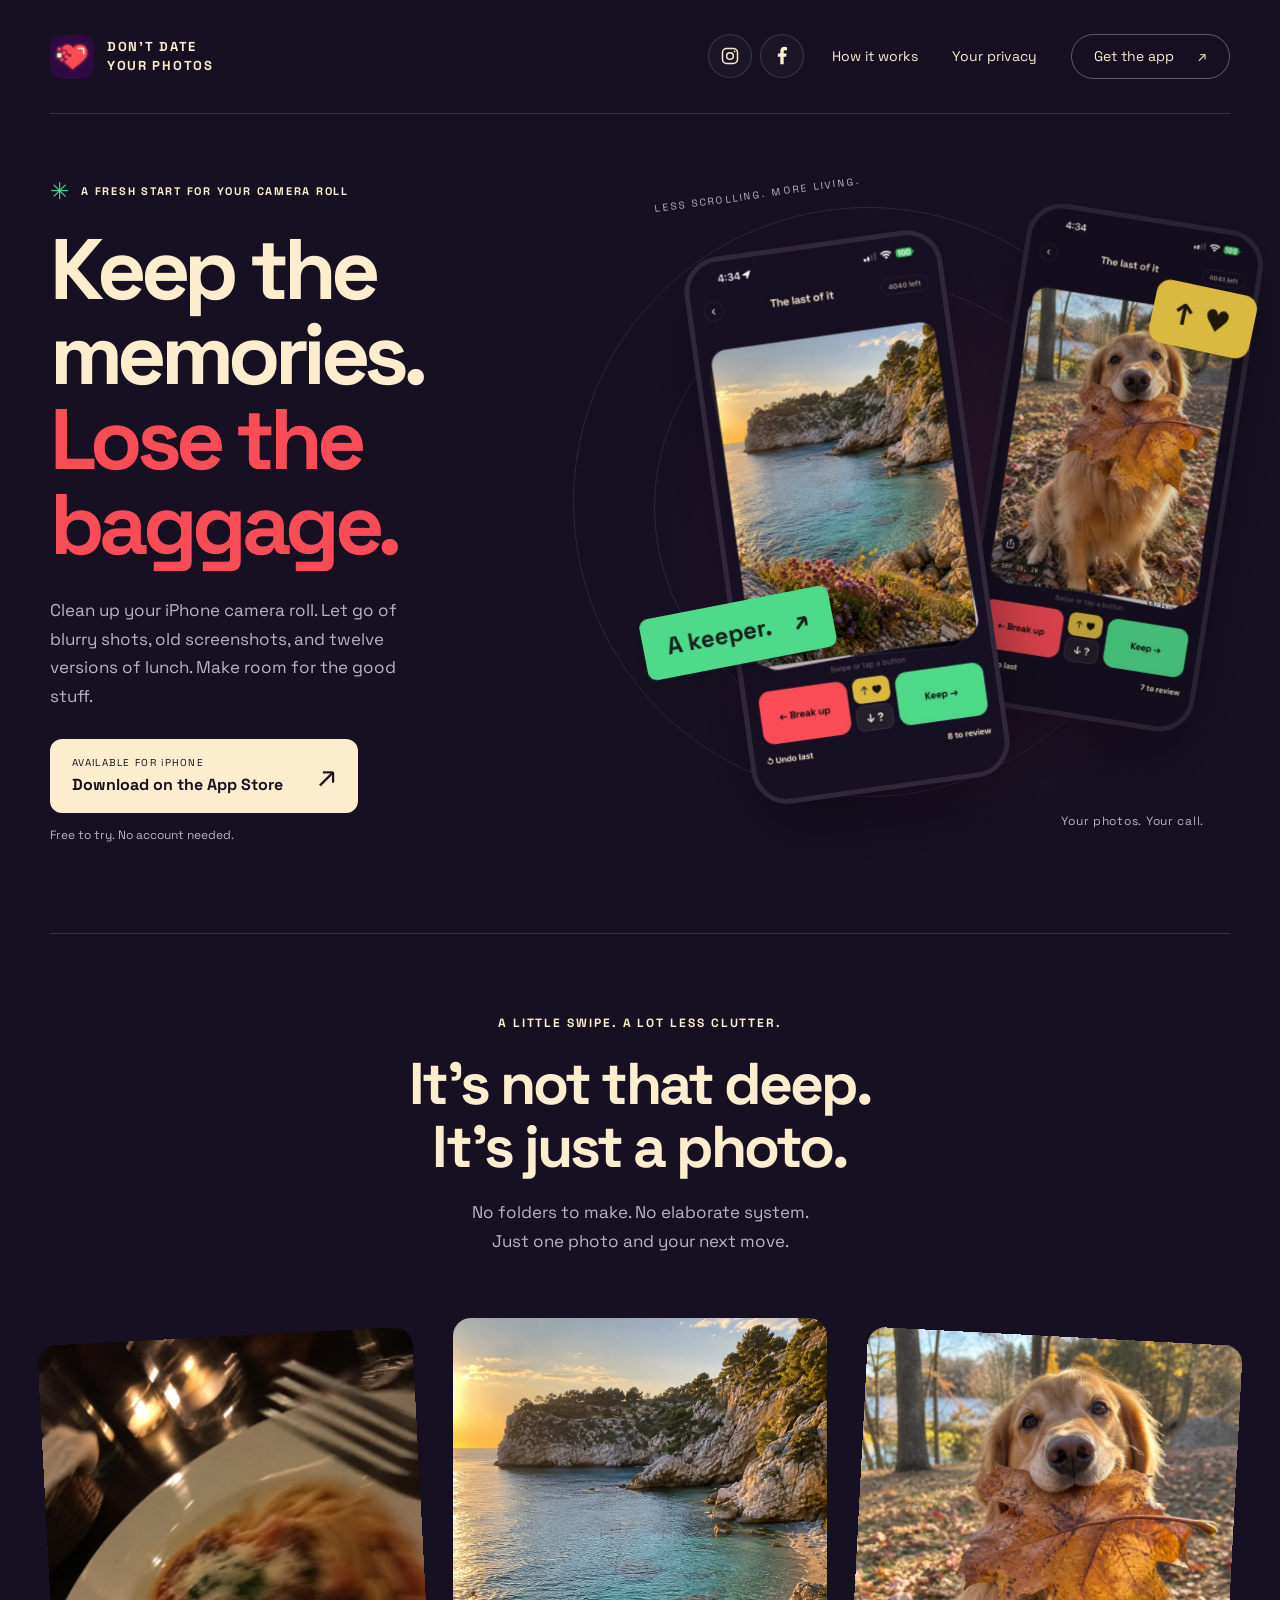
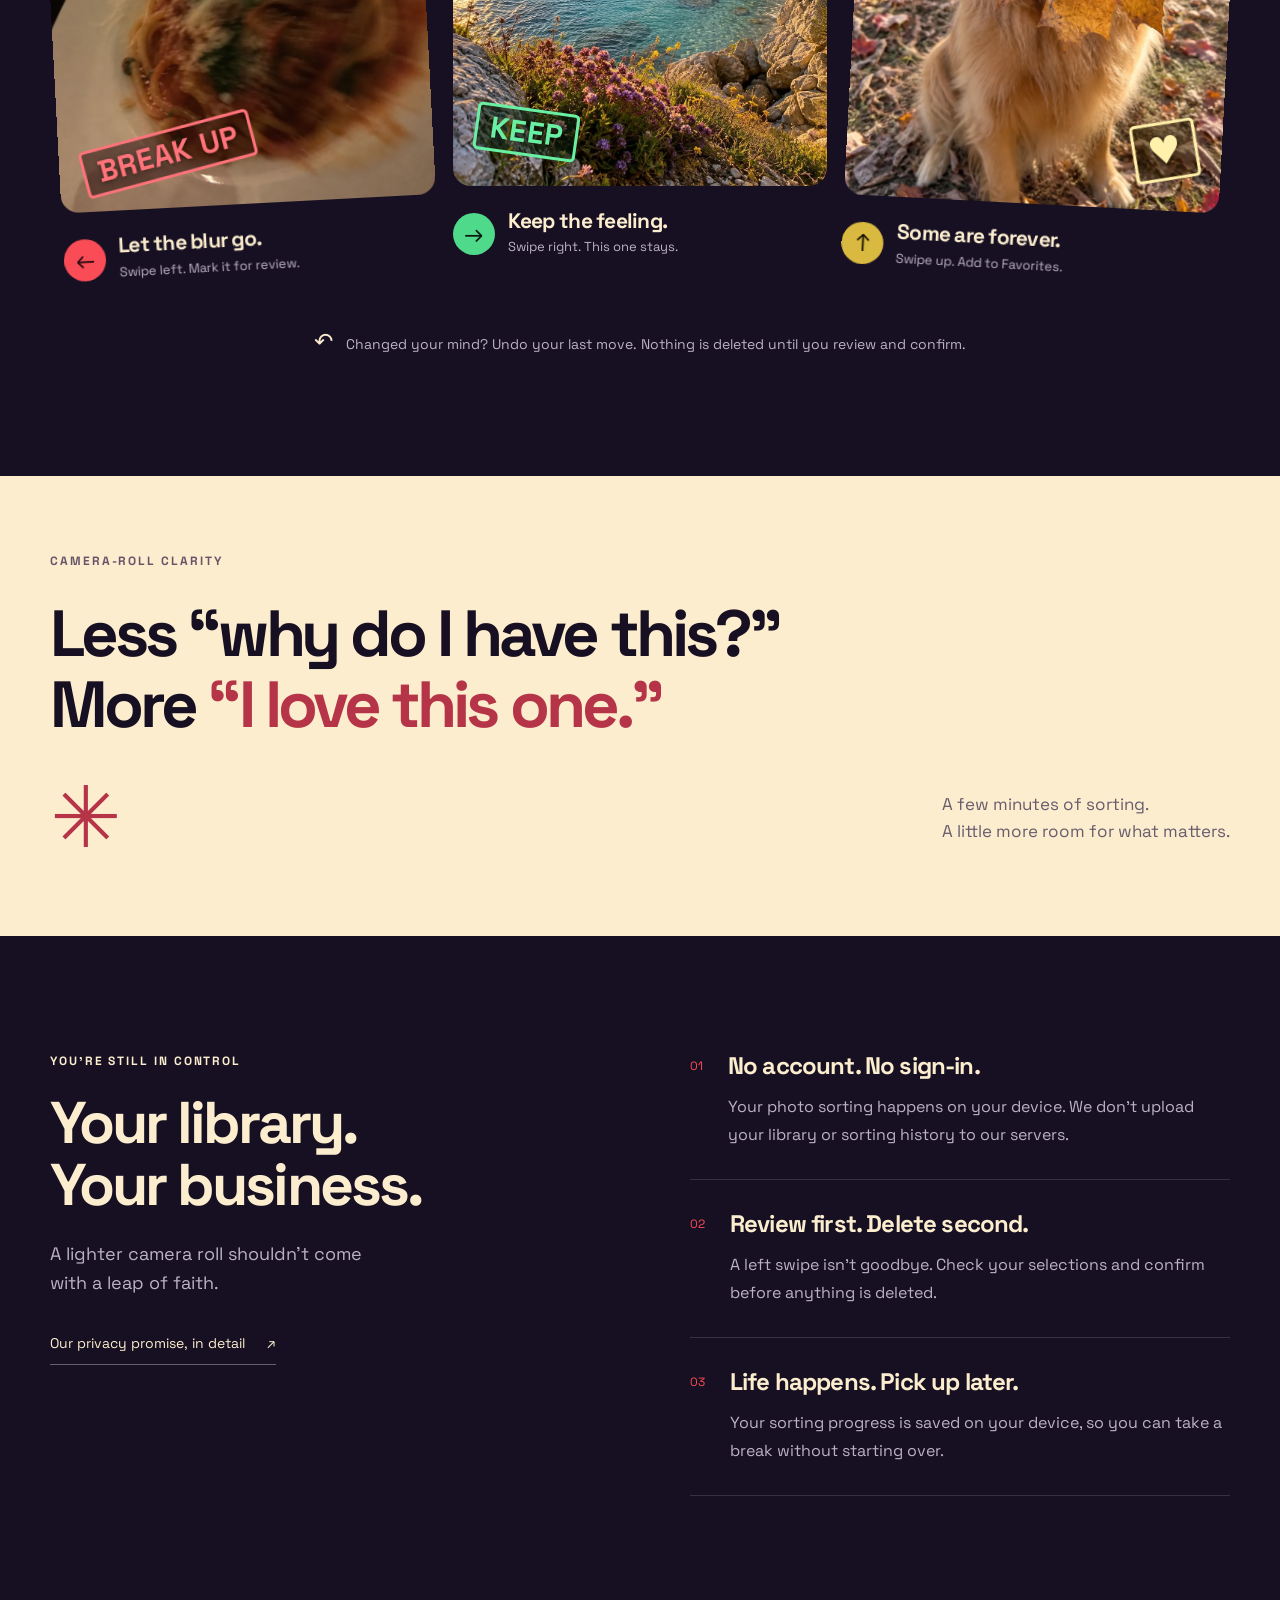
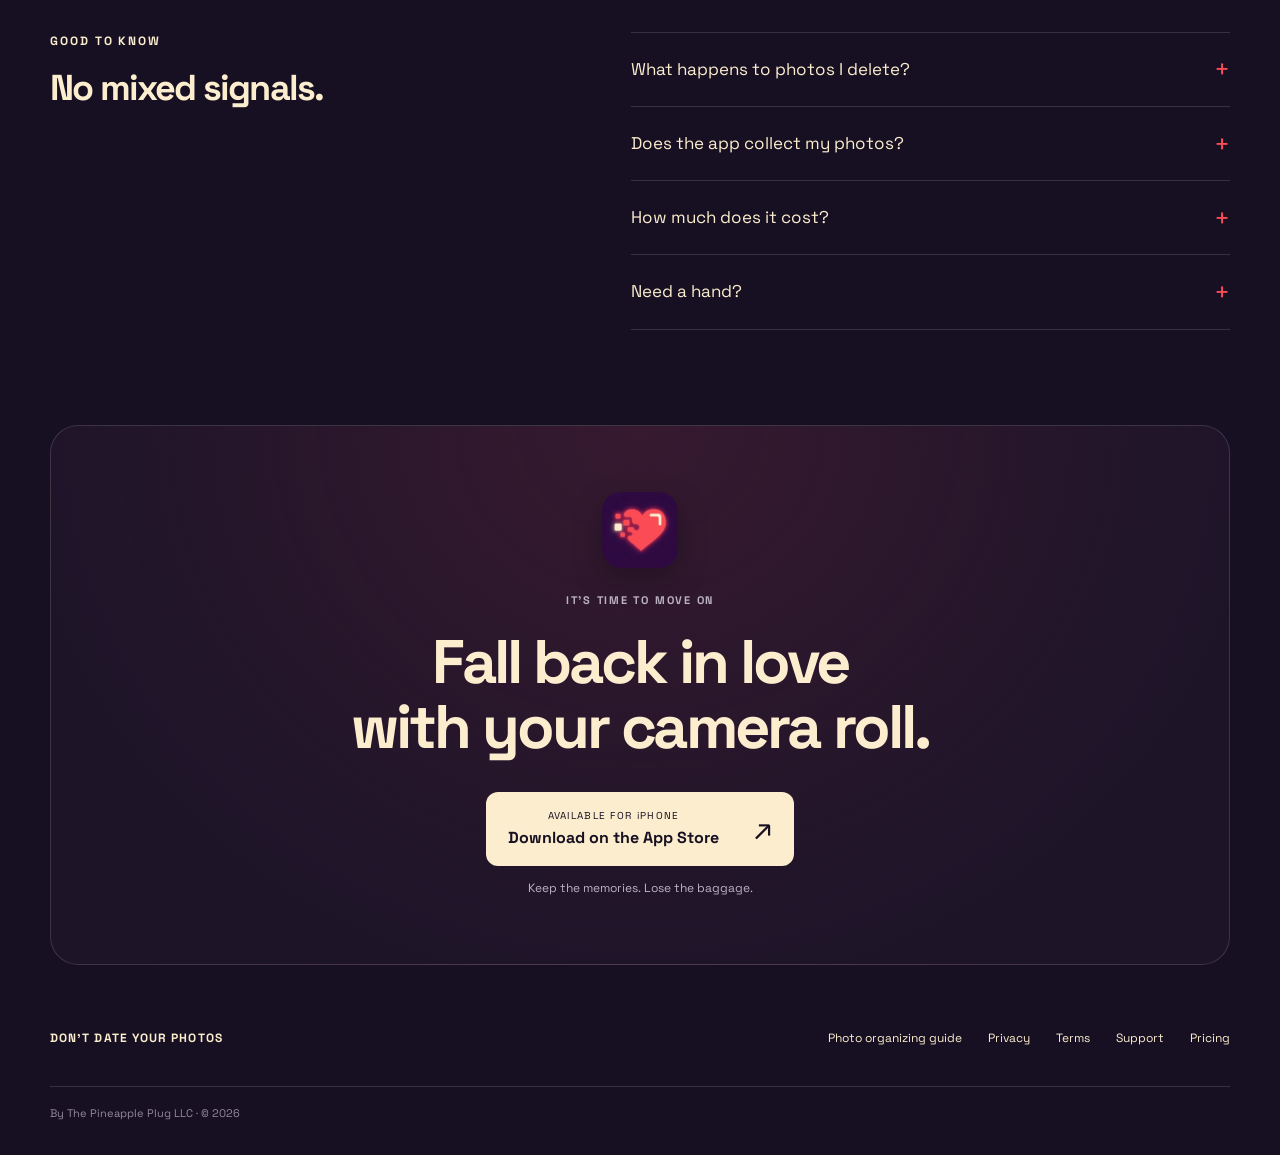
==== index.html @ c263fcf7 "Make ddyp.co primary domain and add App Store shortcut" ====
<!doctype html>
<html lang="en">
<head>
  <meta charset="utf-8">
  <meta name="viewport" content="width=device-width, initial-scale=1">
  <title>Don't Date Your Photos | iPhone Photo Cleaner</title>
  <meta name="description" content="Clean up your iPhone camera roll with Don't Date Your Photos. Swipe to keep, favorite, or mark photos for deletion. Review before deleting. Free to try.">
  <meta name="robots" content="index, follow, max-image-preview:large">
  <meta name="google-site-verification" content="GCuR-5Iyy8-bsqjhrBw4Mq5Uw3CaTkkAYi0I52EZghI">
  <meta name="application-name" content="Don't Date Your Photos">
  <meta name="apple-mobile-web-app-title" content="DDYP">
  <meta name="apple-itunes-app" content="app-id=6806466788">
  <meta property="og:site_name" content="Don't Date Your Photos">
  <meta property="og:locale" content="en_US">
  <meta name="theme-color" content="#171022">
  <meta property="og:title" content="Don't Date Your Photos">
  <meta property="og:description" content="Keep the memories. Lose the baggage. Swipe to sort your iPhone camera roll.">
  <meta property="og:image" content="https://ddyp.co/assets/share-card-v1.jpg">
  <meta property="og:image:secure_url" content="https://ddyp.co/assets/share-card-v1.jpg">
  <meta property="og:image:type" content="image/jpeg">
  <meta property="og:image:width" content="1200">
  <meta property="og:image:height" content="630">
  <meta property="og:image:alt" content="Don't Date Your Photos. Keep the memories. Lose the baggage. Swipe to sort your camera roll.">
  <meta name="twitter:card" content="summary_large_image">
  <meta name="twitter:title" content="Don't Date Your Photos">
  <meta name="twitter:description" content="Keep the memories. Lose the baggage. Swipe to sort your iPhone camera roll.">
  <meta name="twitter:image" content="https://ddyp.co/assets/share-card-v1.jpg">
  <meta name="twitter:image:alt" content="Don't Date Your Photos. Keep the memories. Lose the baggage. Swipe to sort your camera roll.">
  <meta property="og:type" content="website">
  <meta property="og:url" content="https://ddyp.co/">
  <link rel="canonical" href="https://ddyp.co/">
  <link rel="icon" href="/favicon.ico" sizes="16x16 32x32 48x48">
  <link rel="icon" type="image/png" sizes="96x96" href="/favicon-96.png">
  <link rel="apple-touch-icon" sizes="180x180" href="/apple-touch-icon.png">
  <link rel="manifest" href="/site.webmanifest">
  <script type="application/ld+json">
  {
    "@context": "https://schema.org",
    "@graph": [
      {
        "@type": "WebSite",
        "@id": "https://ddyp.co/#website",
        "name": "Don't Date Your Photos",
        "alternateName": "DDYP",
        "url": "https://ddyp.co/",
        "inLanguage": "en",
        "publisher": {"@id": "https://ddyp.co/#developer"}
      },
      {
        "@type": "Organization",
        "@id": "https://ddyp.co/#developer",
        "name": "The Pineapple Plug LLC",
        "legalName": "The Pineapple Plug LLC",
        "url": "https://ddyp.co/terms/"
      },
      {
        "@type": "WebPage",
        "@id": "https://ddyp.co/#webpage",
        "name": "Don't Date Your Photos | iPhone Photo Cleaner",
        "url": "https://ddyp.co/",
        "description": "An iPhone photo cleaner for sorting your camera roll. Swipe to keep, favorite, or mark photos for deletion, then review before deleting.",
        "isPartOf": {"@id": "https://ddyp.co/#website"},
        "inLanguage": "en",
        "primaryImageOfPage": {
          "@type": "ImageObject",
          "url": "https://ddyp.co/assets/share-card-v1.jpg",
          "width": 1200,
          "height": 630
        },
        "relatedLink": "https://apps.apple.com/app/id6806466788"
      }
    ]
  }
  </script>
  <link rel="preload" href="/assets/SpaceGrotesk-Bold.woff2" as="font" type="font/woff2" crossorigin>
  <link rel="stylesheet" href="/landing.css">
  <script src="/landing.js" defer></script>
</head>
<body>
  <a class="skip-link" href="#main">Skip to content</a>
  <header class="site-header shell">
    <a class="brand" href="/" aria-label="Don't Date Your Photos home"><img src="/assets/app-icon.webp" width="44" height="44" alt=""><span>DON’T DATE<br>YOUR PHOTOS</span></a>
    <div class="header-actions">
      <nav class="social-links" aria-label="Follow us">
        <a class="social-link instagram-link" href="https://www.instagram.com/dontdatephotos/" target="_blank" rel="noopener noreferrer" aria-label="Instagram (opens in a new tab)" title="Follow us on Instagram"><svg viewBox="0 0 24 24" fill="none" stroke="currentColor" stroke-width="1.8" aria-hidden="true" focusable="false"><rect x="3" y="3" width="18" height="18" rx="5"/><circle cx="12" cy="12" r="4"/><circle cx="17.5" cy="6.5" r="1" fill="currentColor" stroke="none"/></svg></a>
        <a class="social-link facebook-link" href="https://www.facebook.com/profile.php?id=61594449839328" target="_blank" rel="noopener noreferrer" aria-label="Facebook (opens in a new tab)" title="Follow us on Facebook"><svg viewBox="0 0 24 24" fill="currentColor" aria-hidden="true" focusable="false"><path d="M14 22v-9h3l.5-4H14V7c0-1.2.4-2 2-2h2V1.4A25 25 0 0 0 15 1c-3 0-5 1.8-5 5v3H7v4h3v9z"/></svg></a>
      </nav>
      <nav class="main-nav" aria-label="Main navigation"><a href="#how-it-works">How it works</a><a href="#your-library">Your privacy</a><a class="nav-download" href="https://apps.apple.com/app/id6806466788">Get the app <span aria-hidden="true">↗</span></a></nav>
    </div>
  </header>
  <main id="main">
    <section class="hero shell" aria-labelledby="hero-heading">
      <div class="hero-copy">
        <p class="eyebrow"><span class="tiny-star" aria-hidden="true">✳</span> A FRESH START FOR YOUR CAMERA ROLL</p>
        <h1 id="hero-heading">Keep the<br>memories.<br><span>Lose the<br class="desktop-break"> baggage.</span></h1>
        <p class="intro">Clean up your iPhone camera roll. Let go of blurry shots, old screenshots, and twelve versions of lunch. Make room for the good stuff.</p>
        <a class="download" href="https://apps.apple.com/app/id6806466788"><span><small>AVAILABLE FOR iPHONE</small>Download on the App Store</span><span class="download-arrow" aria-hidden="true">↗</span></a>
        <p class="download-note">Free to try. No account needed.</p>
      </div>
      <div class="hero-art" aria-label="The app showing photos to keep and favorite">
        <div class="orbit orbit-one" aria-hidden="true"></div><div class="orbit orbit-two" aria-hidden="true"></div>
        <span class="art-label" aria-hidden="true">LESS SCROLLING. MORE LIVING.</span>
        <div class="phone phone-back"><img src="/assets/app-dog.webp" width="590" height="1280" alt="Don't Date Your Photos displaying a golden retriever, with Keep, Break up, Favorite and Maybe controls."></div>
        <div class="phone phone-front"><img src="/assets/app-coast.webp" width="590" height="1280" fetchpriority="high" alt="The app displaying a coastal memory ready to sort, with the original photo date and review controls."></div>
        <span class="floating-tag tag-keep" aria-hidden="true">A keeper. <span>↗</span></span>
        <span class="floating-tag tag-heart" aria-hidden="true">↑ ♥</span>
        <span class="art-caption">Your photos. Your call.</span>
      </div>
    </section>
    <section id="how-it-works" class="how shell section-space" aria-labelledby="how-heading">
      <div class="section-heading"><p class="eyebrow">A LITTLE SWIPE. A LOT LESS CLUTTER.</p><h2 id="how-heading">It’s not that deep.<br>It’s just a photo.</h2><p>No folders to make. No elaborate system.<br>Just one photo and your next move.</p></div>
      <div class="photo-story">
        <figure class="story-card story-delete"><div class="photo-window"><img src="/assets/food.webp" width="1000" height="1333" loading="lazy" alt="A blurry photo of a plate of pasta."><span class="photo-stamp stamp-delete" aria-hidden="true">BREAK UP</span></div><figcaption><span class="direction red" aria-hidden="true">←</span><div><h3>Let the blur go.</h3><p>Swipe left. Mark it for review.</p></div></figcaption></figure>
        <figure class="story-card story-keep"><div class="photo-window"><img src="/assets/coast.webp" width="1000" height="1333" loading="lazy" alt="Sunlit cliffs and turquoise water on the coast."><span class="photo-stamp stamp-keep" aria-hidden="true">KEEP</span></div><figcaption><span class="direction green" aria-hidden="true">→</span><div><h3>Keep the feeling.</h3><p>Swipe right. This one stays.</p></div></figcaption></figure>
        <figure class="story-card story-favorite"><div class="photo-window"><img src="/assets/dog.webp" width="1000" height="1333" loading="lazy" alt="A golden retriever holding an autumn leaf."><span class="photo-stamp stamp-favorite" aria-hidden="true">♥</span></div><figcaption><span class="direction gold" aria-hidden="true">↑</span><div><h3>Some are forever.</h3><p>Swipe up. Add to Favorites.</p></div></figcaption></figure>
      </div>
      <p class="review-note"><span aria-hidden="true">↶</span> Changed your mind? Undo your last move. Nothing is deleted until you review and confirm.</p>
    </section>
    <section class="breather" aria-labelledby="breather-heading"><div class="shell breather-inner"><p class="eyebrow">CAMERA-ROLL CLARITY</p><h2 id="breather-heading">Less “why do I have this?”<br>More <span>“I love this one.”</span></h2><div class="breather-bottom"><span class="large-star" aria-hidden="true">✳</span><p>A few minutes of sorting.<br>A little more room for what matters.</p></div></div></section>
    <section id="your-library" class="trust shell section-space" aria-labelledby="trust-heading">
      <div class="trust-heading"><p class="eyebrow">YOU’RE STILL IN CONTROL</p><h2 id="trust-heading">Your library.<br>Your business.</h2><p>A lighter camera roll shouldn’t come with a leap of faith.</p><a class="text-link" href="/privacy/">Our privacy promise, in detail <span aria-hidden="true">↗</span></a></div>
      <div class="trust-details">
        <article><span class="detail-number">01</span><div><h3>No account. No sign-in.</h3><p>Your photo sorting happens on your device. We don’t upload your library or sorting history to our servers.</p></div></article>
        <article><span class="detail-number">02</span><div><h3>Review first. Delete second.</h3><p>A left swipe isn’t goodbye. Check your selections and confirm before anything is deleted.</p></div></article>
        <article><span class="detail-number">03</span><div><h3>Life happens. Pick up later.</h3><p>Your sorting progress is saved on your device, so you can take a break without starting over.</p></div></article>
      </div>
    </section>
    <section class="questions shell" aria-labelledby="questions-heading"><div class="questions-title"><p class="eyebrow">GOOD TO KNOW</p><h2 id="questions-heading">No mixed signals.</h2></div><div class="accordions">
      <details><summary>What happens to photos I delete?<span class="plus" aria-hidden="true">+</span></summary><div class="answer"><p>First, you review the photos you’ve marked. After you confirm deletion, iOS normally moves them to Recently Deleted, where they may be recoverable for up to 30 days unless permanently deleted sooner. Check the Photos app for available recovery options.</p></div></details>
      <details><summary>Does the app collect my photos?<span class="plus" aria-hidden="true">+</span></summary><div class="answer"><p>No. We don’t receive your photo library or sorting history. If you choose to share a photo, iOS sends it to your chosen destination. Software updates use technical identifiers and diagnostics. Our <a href="/privacy/">privacy policy</a> explains the details.</p></div></details>
      <details id="plans"><summary>How much does it cost?<span class="plus" aria-hidden="true">+</span></summary><div class="answer"><p>You can try the app for free. For more sorting, explore the available purchase options in the app. Apple shows your local price and terms before you buy.</p><p>Subscriptions renew automatically unless canceled. Manage or cancel them in your Apple subscription settings. See our <a href="/terms/">terms</a> for more information.</p></div></details>
      <details><summary>Need a hand?<span class="plus" aria-hidden="true">+</span></summary><div class="answer"><p>Photo permissions, purchases, or a question about sorting? Visit <a href="/support/">Support</a> and we’ll help you find your next step.</p></div></details>
    </div></section>
    <section class="closing shell" aria-labelledby="closing-heading"><img src="/assets/app-icon.webp" width="76" height="76" loading="lazy" alt=""><p class="eyebrow">IT’S TIME TO MOVE ON</p><h2 id="closing-heading">Fall back in love<br>with your camera roll.</h2><a class="download" href="https://apps.apple.com/app/id6806466788"><span><small>AVAILABLE FOR iPHONE</small>Download on the App Store</span><span class="download-arrow" aria-hidden="true">↗</span></a><p class="download-note">Keep the memories. Lose the baggage.</p></section>
  </main>
  <footer class="site-footer shell"><a class="footer-brand" href="/">DON’T DATE YOUR PHOTOS</a><nav aria-label="Footer navigation"><a href="/guides/organize-iphone-photos/">Photo organizing guide</a><a href="/privacy/">Privacy</a><a href="/terms/">Terms</a><a href="/support/">Support</a><a href="#plans">Pricing</a></nav><p>By The Pineapple Plug LLC · © 2026</p></footer>
</body>
</html>
---- landing.css ----
@font-face{font-family:Space;src:url('/assets/SpaceGrotesk-Regular.woff2') format('woff2');font-weight:400;font-display:swap}
@font-face{font-family:Space;src:url('/assets/SpaceGrotesk-Bold.woff2') format('woff2');font-weight:700;font-display:swap}
:root{color-scheme:dark;--plum:#171022;--deep:#110b18;--cream:#fbedce;--coral:#fa4c56;--green:#4fd98a;--gold:#d9b93f;--muted:#bcb2c5;--line:#ffffff23;--font:Space,system-ui,sans-serif}
*{box-sizing:border-box}html{scroll-behavior:smooth;scroll-padding-top:32px}body{margin:0;background:var(--plum);color:var(--cream);font:16px/1.6 var(--font);overflow-x:clip}a{color:inherit;text-decoration:none}button,a,summary{-webkit-tap-highlight-color:transparent}a:focus-visible,summary:focus-visible{outline:3px solid var(--green);outline-offset:7px}img{max-width:100%;display:block}h1,h2,h3,p,figure{margin:0}h1,h2,h3{font-weight:700;line-height:1.06;letter-spacing:-.05em}p{color:var(--muted)}.shell{width:min(1240px,calc(100% - 100px));margin-inline:auto}.skip-link{position:fixed;left:16px;top:-100px;z-index:20;padding:12px;background:var(--cream);color:var(--plum)}.skip-link:focus{top:16px}.site-header{height:114px;display:flex;align-items:center;justify-content:space-between;border-bottom:1px solid var(--line);position:relative;z-index:3}.brand{display:flex;gap:13px;align-items:center}.brand img{border-radius:12px}.brand span{font-weight:700;font-size:13px;letter-spacing:.13em;line-height:1.45}.site-header nav{display:flex;align-items:center;gap:34px;font-size:14px}.site-header nav a{padding-block:12px}.site-header nav a:hover,.text-link:hover{color:var(--green)}.nav-download{border:1px solid #fbedce55;border-radius:99px;padding:10px 22px!important}.nav-download span{margin-left:20px}.hero{min-height:800px;display:grid;grid-template-columns:1.03fr 1fr;align-items:center;padding-block:66px 88px;gap:10px}.eyebrow{font-size:12px;font-weight:700;letter-spacing:.16em;line-height:1.6;color:var(--cream)}.hero .eyebrow{display:flex;align-items:center;gap:10px;font-size:11px}.tiny-star{color:var(--green);font-size:23px;line-height:1}.hero h1{font-size:clamp(60px,6.7vw,96px);line-height:.99;letter-spacing:-.065em;margin:25px 0}.hero h1>span{color:var(--coral)}.intro{max-width:390px;font-size:17px;line-height:1.7;margin:28px 0}.download{display:inline-flex;align-items:center;gap:35px;background:var(--cream);color:var(--plum);padding:15px 22px;border-radius:12px;font-size:16px;font-weight:700;transition:background .2s,transform .2s;min-height:70px}.download small{display:block;font-weight:400;font-size:10px;letter-spacing:.13em;line-height:1.8}.download-arrow{font-size:30px;font-weight:400;line-height:1}.download:hover{background:#fff7e6;transform:translateY(-3px)}.download-note{font-size:12px;margin-top:13px}.hero-art{height:640px;position:relative;isolation:isolate;min-width:0}.hero-art::before{content:'';position:absolute;inset:10% -12% 0;background:radial-gradient(ellipse,#76324f63,transparent 68%);z-index:-2}.phone{position:absolute;background:#1b1227;border:5px solid #322739;border-radius:36px;box-shadow:0 30px 65px #08030c70;overflow:hidden}.phone img{width:100%;height:auto}.phone-front{width:260px;top:49px;left:11%;transform:rotate(-8deg);z-index:2}.phone-back{width:239px;top:22px;right:0;transform:rotate(9deg);z-index:1;filter:brightness(.86)}.orbit{position:absolute;border:1px solid #b899e225;border-radius:50%;width:590px;height:590px;top:15px;left:-14%;z-index:-1}.orbit-two{width:450px;height:450px;left:0;top:90px}.art-label{position:absolute;top:-5px;left:0;font-size:10px;letter-spacing:.22em;transform:rotate(-8deg);color:var(--muted)}.floating-tag{position:absolute;z-index:3;font-weight:700;box-shadow:0 10px 30px #0003}.tag-keep{background:var(--green);color:#102119;padding:12px 24px;left:-2%;top:410px;transform:rotate(-11deg);border-radius:9px;font-size:24px}.tag-keep span{margin-left:18px}.tag-heart{right:-4%;top:95px;transform:rotate(12deg);background:var(--gold);color:#201807;font-size:30px;letter-spacing:.04em;padding:8px 22px;border-radius:14px}.art-caption{position:absolute;bottom:1px;right:26px;color:var(--muted);font-size:12px;letter-spacing:.06em}.statement-strip{display:flex;gap:42px;justify-content:center;align-items:center;white-space:nowrap;overflow:hidden;background:var(--cream);color:var(--plum);padding:20px 0;font-size:25px;font-weight:700;letter-spacing:-.03em}.strip-star{color:#bd3446;font-size:30px}.section-space{padding-block:116px}.section-heading{text-align:center}.section-heading h2,.trust h2{font-size:clamp(40px,4.6vw,66px);margin:20px 0}.section-heading>p:last-child{font-size:17px;line-height:1.7}.photo-story{display:grid;grid-template-columns:repeat(3,minmax(0,1fr));gap:28px;margin-top:62px}.story-card{min-width:0}.photo-window{position:relative;border-radius:18px;overflow:hidden;aspect-ratio:4/5;background:#2a2033}.photo-window img{width:100%;height:100%;object-fit:cover;transition:transform .6s}.story-card:hover .photo-window img{transform:scale(1.035)}.story-delete{transform:rotate(-3deg) translateY(18px)}.story-favorite{transform:rotate(3deg) translateY(18px)}.photo-stamp{position:absolute;bottom:30px;left:22px;padding:0 12px;font-weight:700;border:3px solid currentColor;font-size:30px;letter-spacing:.02em;border-radius:5px;line-height:1.4;transform:rotate(-12deg);text-shadow:0 1px 5px #0007}.stamp-delete{color:#ff737a;background:#21040780}.stamp-keep{color:#68efa2;background:#05210c80;transform:rotate(8deg)}.stamp-favorite{color:#fff0ab;background:#2f220980;font-size:38px;left:auto;right:24px}.story-card figcaption{display:flex;align-items:center;gap:13px;margin-top:24px}.direction{width:42px;height:42px;border-radius:50%;display:grid;place-items:center;font-size:24px;flex-shrink:0}.red{background:var(--coral);color:#260b11}.green{background:var(--green);color:#0a1a10}.gold{background:var(--gold);color:#1a1405}.story-card h3{font-size:21px;letter-spacing:-.035em}.story-card p{font-size:13px;margin-top:5px}.review-note{text-align:center;font-size:14px;margin-top:65px}.review-note span{color:var(--cream);font-size:23px;margin-right:8px}.breather{background:var(--cream);color:var(--plum);padding-block:76px}.breather .eyebrow{color:#665468}.breather h2{font-size:clamp(37px,5.1vw,73px);margin-top:27px;line-height:1.09;letter-spacing:-.06em}.breather h2 span{color:#b63448}.breather-bottom{display:flex;align-items:center;justify-content:space-between;margin-top:35px}.large-star{font-size:85px;line-height:1;color:#b63448}.breather-bottom p{color:#685c6d;font-size:17px}.trust{display:grid;grid-template-columns:1fr 1fr;gap:100px;align-items:start}.trust-heading>p:not(.eyebrow){max-width:340px;font-size:18px;margin:24px 0}.text-link{display:inline-block;padding-block:10px;font-size:14px;border-bottom:1px solid #ffffff55}.text-link span{margin-left:18px}.trust-details article{display:flex;gap:25px;padding:30px 0;border-bottom:1px solid var(--line)}.trust-details article:first-child{padding-top:0}.detail-number{font-size:12px;color:var(--coral);padding-top:5px}.trust-details h3{font-size:24px;line-height:1.2;letter-spacing:-.035em}.trust-details p{margin-top:12px;font-size:16px;line-height:1.75}.questions{display:grid;grid-template-columns:1fr 1.15fr;gap:60px;padding-block:20px 95px}.questions h2{font-size:36px;margin-top:18px}.accordions{border-top:1px solid var(--line)}details{border-bottom:1px solid var(--line);scroll-margin-top:30px}summary{padding:23px 0;cursor:pointer;display:flex;justify-content:space-between;align-items:center;gap:24px;font-size:17px;list-style:none}summary::-webkit-details-marker{display:none}.plus{color:var(--coral);font-size:26px;line-height:1;transition:transform .2s}details[open] .plus{transform:rotate(45deg)}.answer{padding:0 30px 24px 0;font-size:15px}.answer p+p{margin-top:12px}.answer a{text-decoration:underline;color:var(--cream)}.closing{border:1px solid var(--line);border-radius:28px;position:relative;background:radial-gradient(ellipse at 50% 0,#54203977,transparent 75%),#1d1428;text-align:center;padding:66px 28px;overflow:hidden}.closing>img{margin:0 auto 24px;border-radius:19px;box-shadow:0 10px 30px #0004}.closing h2{font-size:clamp(40px,4.8vw,68px);margin:21px 0 32px}.closing .eyebrow{color:var(--muted);font-size:11px}.site-footer{display:flex;align-items:center;flex-wrap:wrap;justify-content:space-between;gap:26px;padding-block:52px 32px;font-size:12px}.footer-brand{font-weight:700;letter-spacing:.09em}.site-footer nav{display:flex;gap:26px}.site-footer nav a{padding-block:12px}.site-footer nav a:hover{color:var(--green)}.site-footer>p{flex-basis:100%;font-size:11px;padding-top:18px;border-top:1px solid var(--line);color:#96889f}
@media(min-width:1600px){.hero{min-height:860px}}
@media(max-width:1100px){.shell{width:calc(100% - 64px)}.hero{min-height:720px;gap:0}.hero h1{font-size:76px}.hero-art{height:560px}.phone-front{width:224px;left:5%;top:50px}.phone-back{width:202px;top:35px;right:-2%}.tag-keep{top:370px;left:-5%;font-size:19px}.tag-heart{right:-3%;font-size:24px}.art-caption{bottom:0}.orbit{width:460px;height:460px;left:-5%}.orbit-two{width:340px;height:340px;left:10%}.hero .eyebrow{max-width:300px}.trust{gap:60px}.photo-story{gap:23px}.story-card h3{font-size:19px}.story-card p{font-size:12px}.strip-extra{display:none}}
@media(max-width:800px){.shell{width:calc(100% - 44px)}.site-header{height:90px}.site-header nav{gap:16px}.site-header nav>a:not(.nav-download){display:none}.nav-download{font-size:13px;padding:8px 16px!important}.nav-download span{margin-left:8px}.brand span{font-size:11px}.brand img{width:38px;height:38px}.hero{grid-template-columns:1fr;padding:48px 0 35px;gap:30px}.hero-copy{text-align:center}.hero .eyebrow{justify-content:center;max-width:none;font-size:10px}.hero h1{font-size:clamp(58px,10.5vw,84px);line-height:1.02}.hero h1 br:first-child,.desktop-break{display:none}.hero h1>span{display:block}.intro{margin:22px auto 26px;font-size:16px;max-width:390px}.hero-art{width:min(490px,100%);height:585px;margin:auto}.phone-front{width:237px;left:9%;top:25px}.phone-back{width:214px;right:6%;top:18px}.tag-heart{right:0;top:70px}.tag-keep{left:0;top:385px}.art-label{display:none}.art-caption{bottom:0;right:20%}.orbit{width:450px;height:450px;left:0;top:50px}.orbit-two{width:340px;height:340px;left:12%;top:105px}.statement-strip{font-size:19px;gap:24px;padding:15px 0}.strip-star{font-size:23px}.statement-strip>.strip-star:last-of-type{display:none}.section-space{padding-block:78px}.section-heading h2,.trust h2{font-size:48px}.photo-story{gap:16px}.photo-stamp{font-size:20px;left:12px;bottom:18px;padding:0 8px}.stamp-favorite{font-size:28px;left:auto;right:16px}.story-card figcaption{gap:9px}.direction{width:30px;height:30px;font-size:20px}.story-card h3{font-size:16px}.story-card p{font-size:12px}.review-note{max-width:420px;margin:50px auto 0}.breather{padding-block:56px}.breather h2{font-size:45px}.trust{grid-template-columns:1fr;gap:38px}.trust-heading>p:not(.eyebrow){max-width:440px}.trust-details article{gap:28px}.questions{grid-template-columns:1fr;gap:30px;padding-bottom:66px}.closing{padding:48px 20px}.site-footer{padding-top:35px}.site-footer nav{gap:22px}.closing h2{font-size:44px}}
@media(max-width:520px){.hero h1{font-size:59px;letter-spacing:-.066em}.hero h1 br:first-child{display:block}.hero h1>span{max-width:340px;margin:auto}.hero .eyebrow{font-size:9px;letter-spacing:.12em}.tiny-star{font-size:19px}.hero-art{height:510px;margin-top:10px}.phone-front{width:207px;left:7%;top:18px;border-width:4px;border-radius:28px}.phone-back{width:182px;right:0;top:22px;border-width:4px;border-radius:27px}.tag-keep{font-size:18px;top:340px;padding:9px 17px}.tag-heart{font-size:24px;padding:6px 15px;right:-5px;top:62px}.orbit{width:360px;height:360px;left:-5%;top:60px}.orbit-two{width:280px;height:280px;left:8%;top:100px}.art-caption{font-size:11px;bottom:0;right:18%}.statement-strip{font-size:16px;gap:16px}.strip-star{font-size:20px}.section-heading h2,.trust h2{font-size:43px}.section-heading>p:last-child{font-size:16px}.photo-story{grid-template-columns:1fr;gap:42px;margin-top:42px;max-width:340px;margin-inline:auto}.story-card{transform:none}.photo-window{aspect-ratio:1.1;border-radius:16px}.story-delete{transform:rotate(-2deg)}.story-favorite{transform:rotate(2deg)}.photo-stamp{font-size:27px;left:22px;bottom:24px}.stamp-favorite{font-size:34px;left:auto;right:22px}.story-card figcaption{margin-top:16px;gap:13px}.story-card h3{font-size:22px}.story-card p{font-size:14px}.direction{width:40px;height:40px;font-size:24px}.review-note{text-align:left;font-size:14px;margin-top:43px}.section-space{padding-block:65px}.breather h2{font-size:38px}.breather-bottom{margin-top:30px;gap:30px}.large-star{font-size:64px}.breather-bottom p{font-size:14px}.trust-details h3{font-size:22px}.trust-details p{font-size:15px}.questions h2{font-size:33px}summary{font-size:16px}.closing h2{font-size:37px}.closing .download,.hero .download{font-size:14px;gap:28px;padding:14px 19px}.closing .download small,.hero .download small{font-size:9px}.site-footer{gap:20px}.site-footer nav{width:100%;justify-content:space-between}.brand span{font-size:10px}.brand{gap:9px}}
@media(prefers-reduced-motion:no-preference){.phone-front{animation:arrive .9s ease-out both}.phone-back{animation:arrive 1.1s ease-out both}@keyframes arrive{from{opacity:0;translate:0 22px}to{opacity:1;translate:0 0}}.reveal{transition:opacity .65s ease,translate .65s ease}.reveal.is-pending{opacity:0;translate:0 22px}}
.hero-art::before{inset:10% 0 0}
.hero+.how{border-top:1px solid var(--line);padding-top:80px}
@media(max-width:800px){.hero+.how{padding-top:56px}}
@media(min-width:801px) and (max-width:1100px){.phone-back{right:24px}}
@media(max-width:520px){.hero h1{font-size:clamp(47px,15.1vw,59px)}.phone-back{right:20px}.hero-art .orbit{width:100%;height:auto;aspect-ratio:1;left:0}.hero-art .orbit-two{width:80%;left:10%}.hero-art .tag-heart{right:4px}}
@media(prefers-reduced-motion:reduce){html{scroll-behavior:auto}*,*::before,*::after{animation:none!important;transition:none!important}}
.header-actions{display:flex;align-items:center;gap:28px}
.site-header .social-links{gap:8px}
.site-header .social-links .social-link{display:grid;place-items:center;width:44px;height:44px;padding:0;border:1px solid var(--line);border-radius:50%;background:#ffffff06;color:var(--cream);transition:background .2s,border-color .2s,color .2s}
.social-link svg{width:20px;height:20px}
.site-header .social-links .instagram-link:hover{background:#fa4c5618;border-color:var(--coral);color:var(--coral)}
.site-header .social-links .facebook-link:hover{background:#4fd98a18;border-color:var(--green);color:var(--green)}
@media(max-width:1000px){.header-actions{gap:16px}.site-header .main-nav{gap:18px}}
@media(max-width:520px){.site-header{height:auto;min-height:90px;flex-wrap:wrap;gap:12px;padding-block:18px}.header-actions{gap:12px}.site-header .social-links{gap:6px}.site-header .main-nav{gap:0}.nav-download{padding:8px 12px!important}}
@media(max-width:420px){.header-actions{width:100%;justify-content:space-between}.site-header .brand span{font-size:11px}}
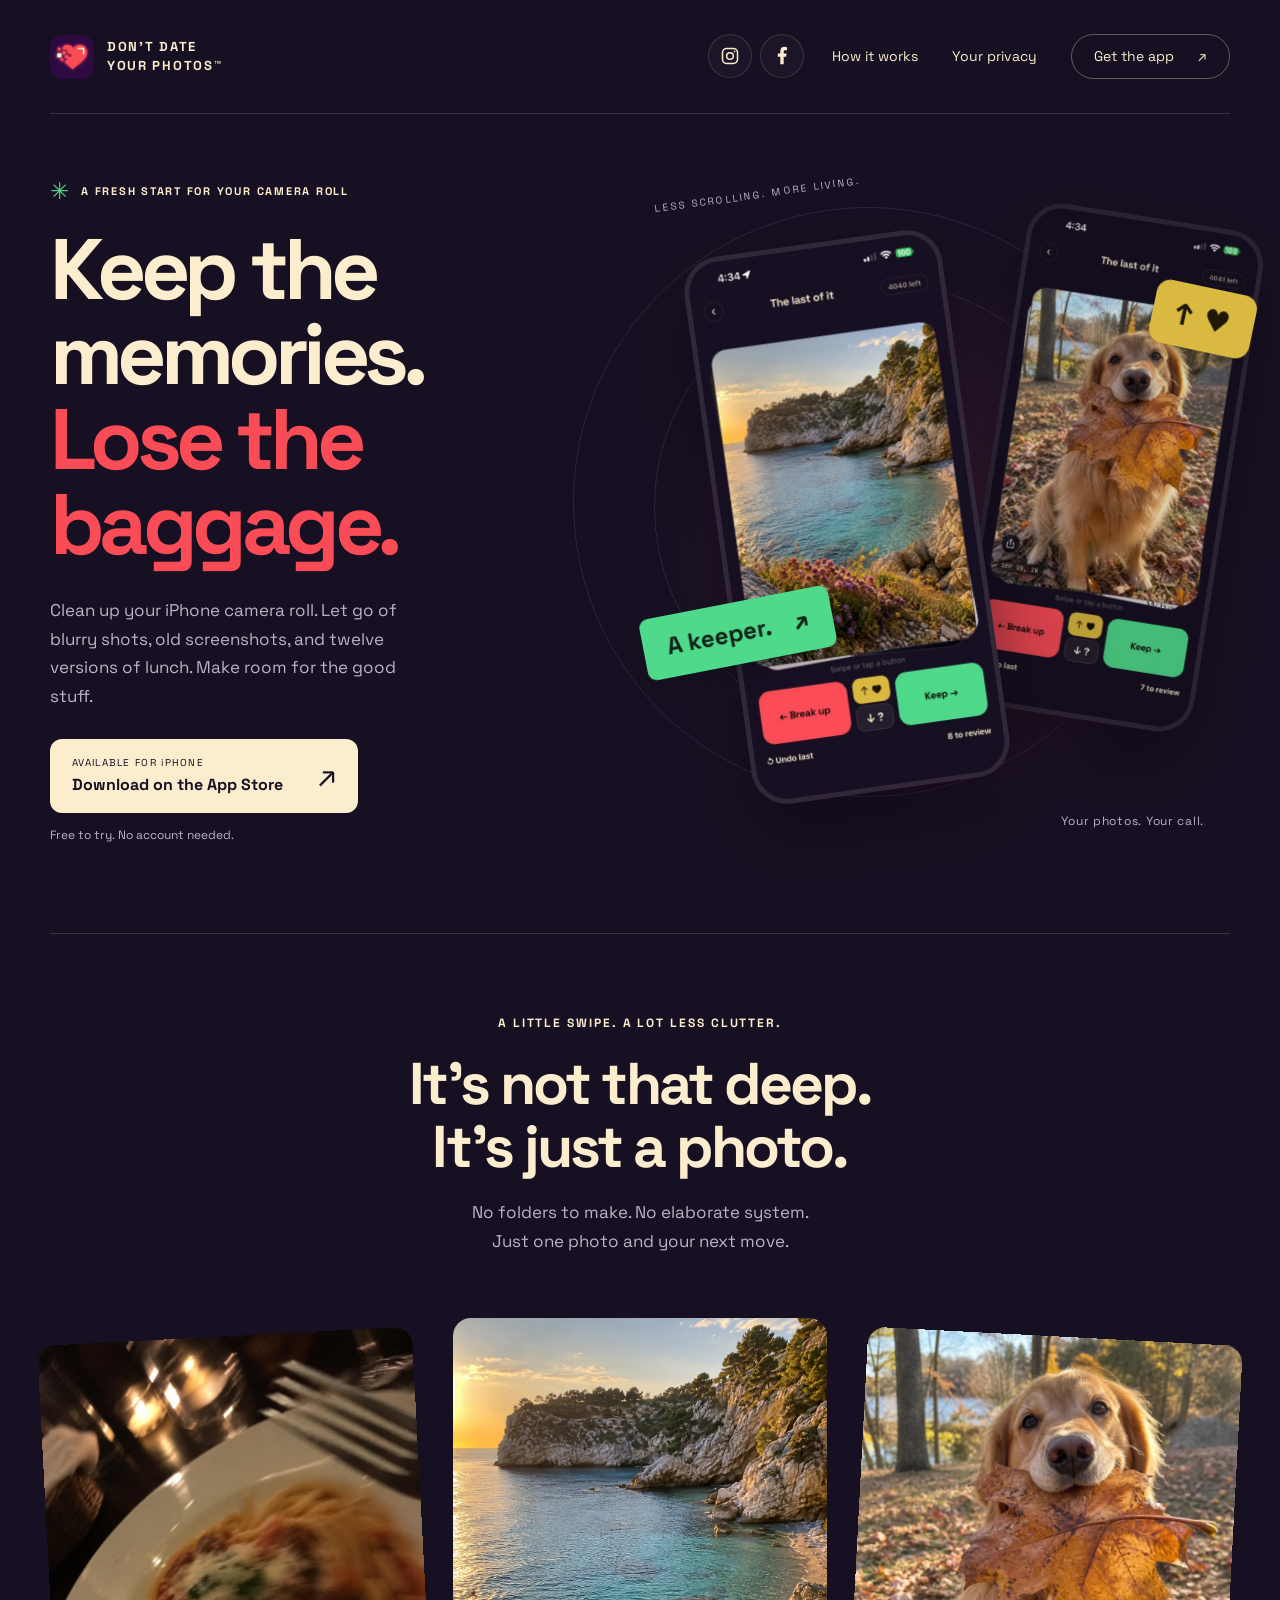
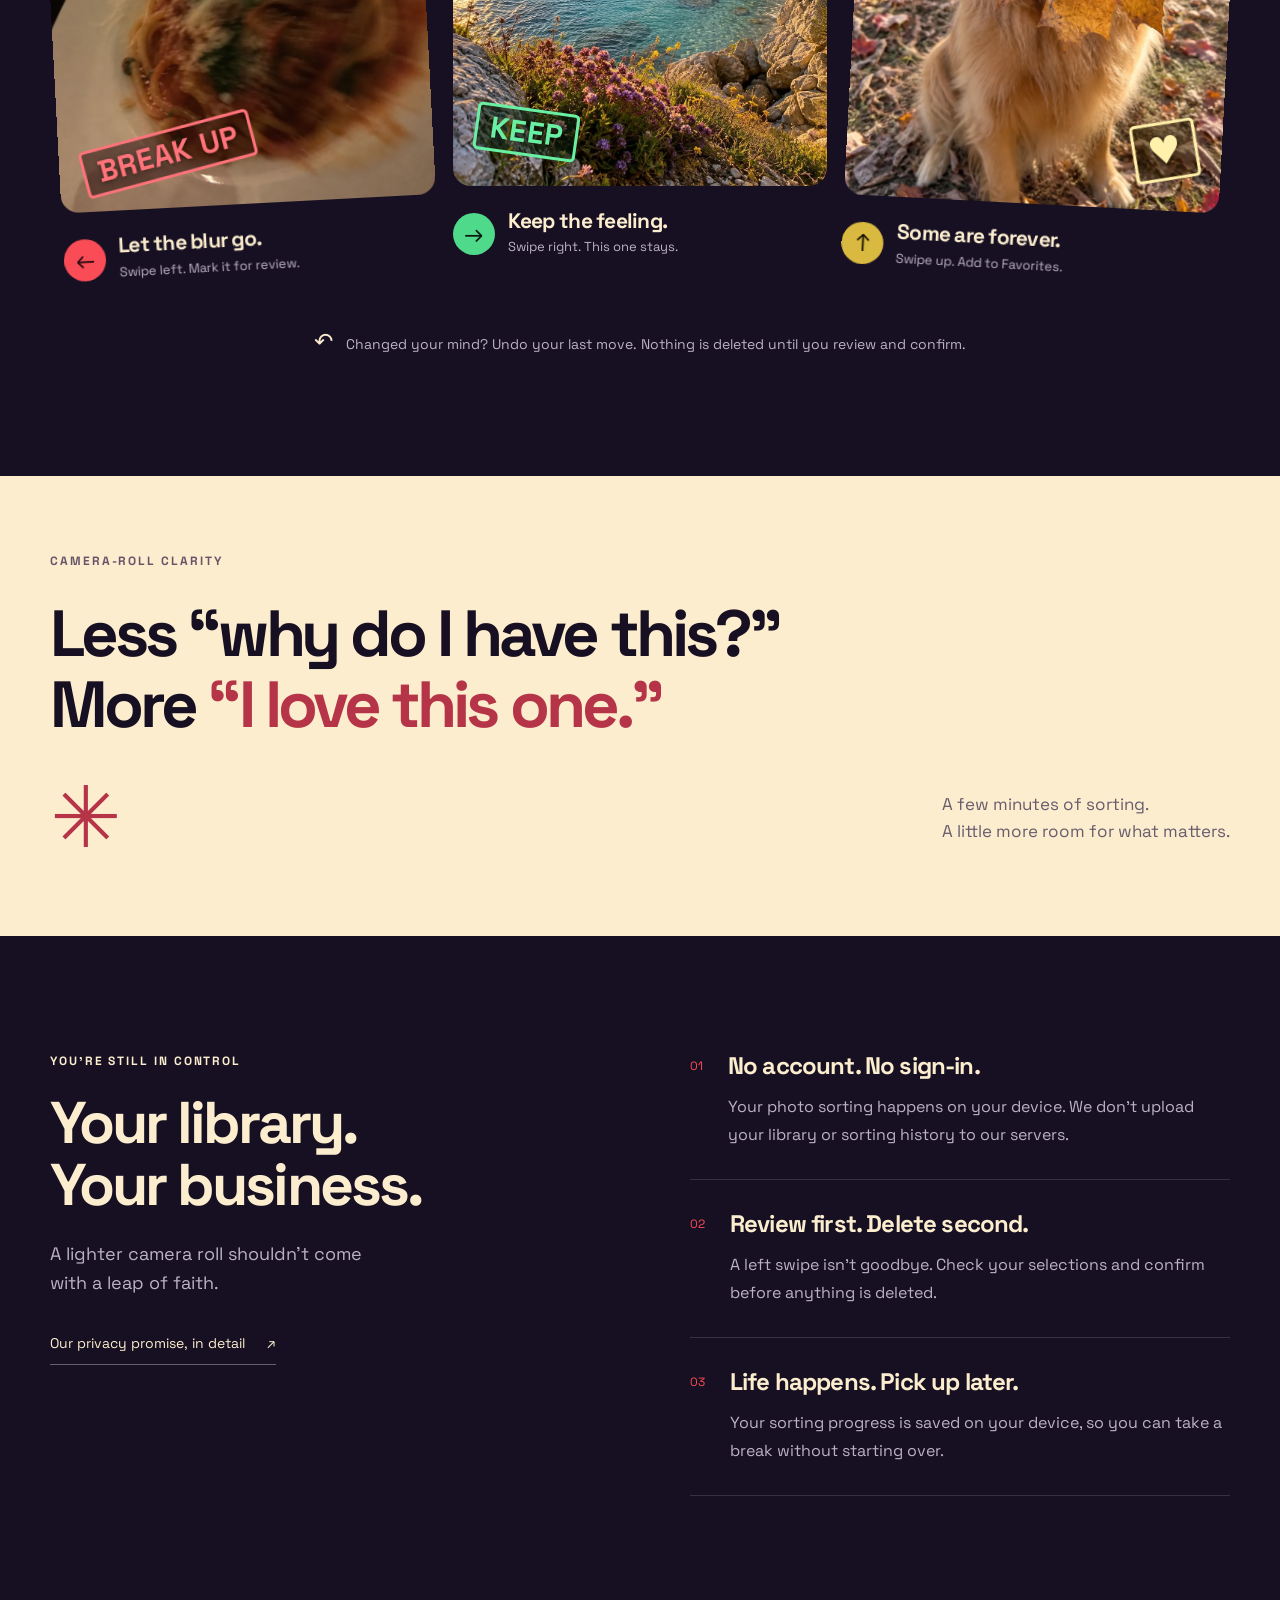
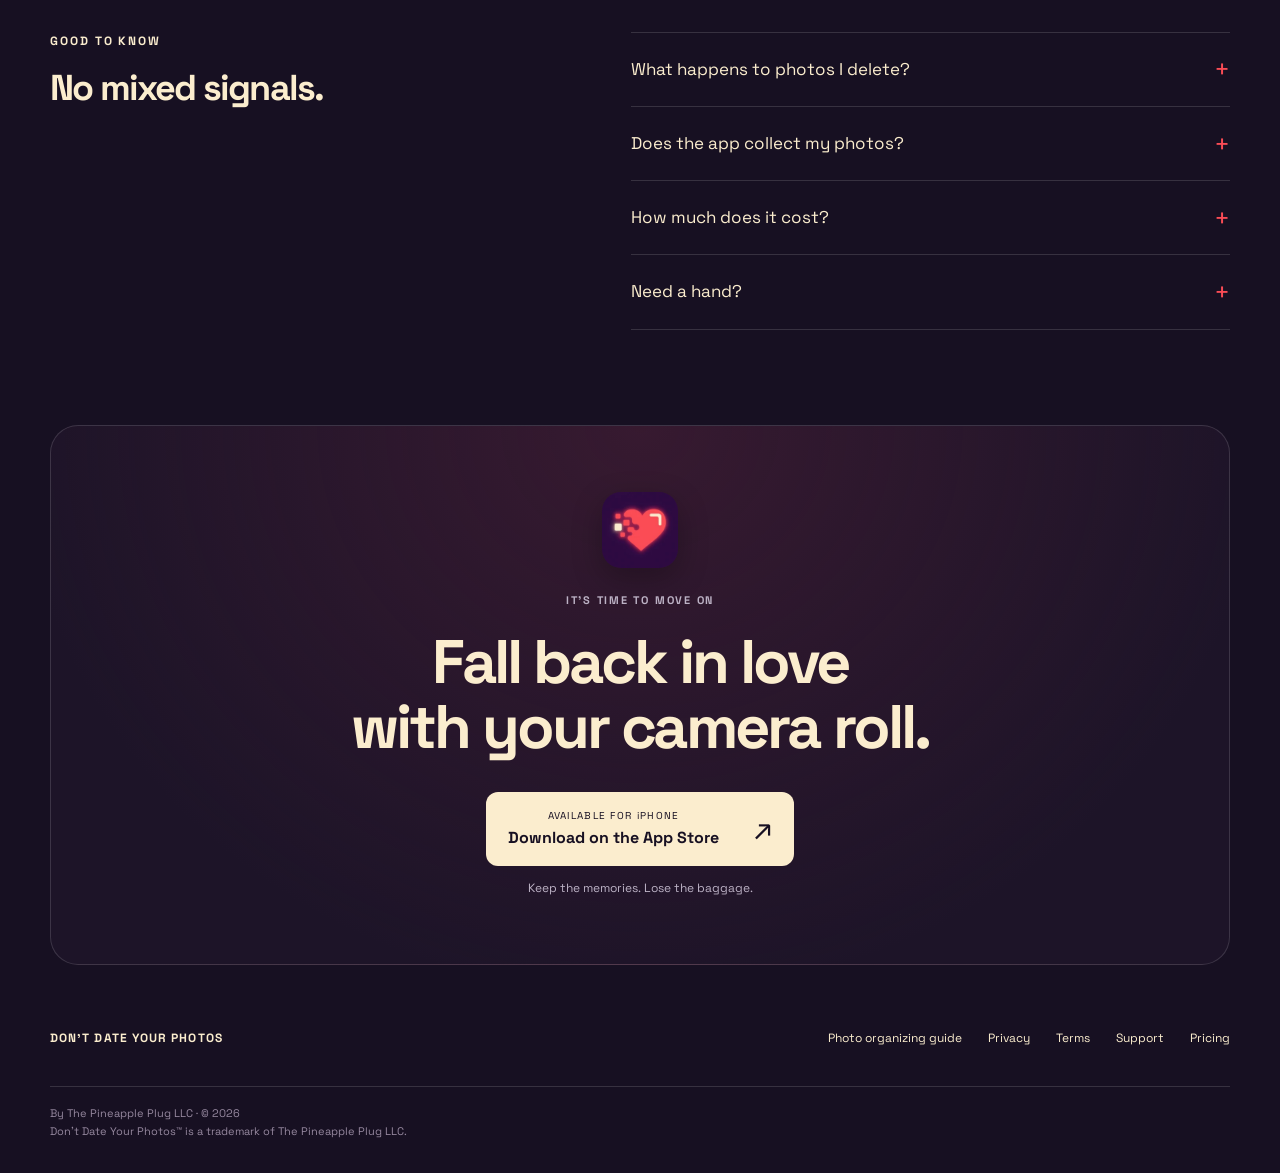
==== commit 9fb70953: "Add trademark branding and ownership notices" ====
--- a/index.html
+++ b/index.html
@@ -79,7 +79,7 @@
 <body>
   <a class="skip-link" href="#main">Skip to content</a>
   <header class="site-header shell">
-    <a class="brand" href="/" aria-label="Don't Date Your Photos home"><img src="/assets/app-icon.webp" width="44" height="44" alt=""><span>DON’T DATE<br>YOUR PHOTOS</span></a>
+    <a class="brand" href="/" aria-label="Don't Date Your Photos home"><img src="/assets/app-icon.webp" width="44" height="44" alt=""><span>DON’T DATE<br>YOUR PHOTOS™</span></a>
     <div class="header-actions">
       <nav class="social-links" aria-label="Follow us">
         <a class="social-link instagram-link" href="https://www.instagram.com/dontdatephotos/" target="_blank" rel="noopener noreferrer" aria-label="Instagram (opens in a new tab)" title="Follow us on Instagram"><svg viewBox="0 0 24 24" fill="none" stroke="currentColor" stroke-width="1.8" aria-hidden="true" focusable="false"><rect x="3" y="3" width="18" height="18" rx="5"/><circle cx="12" cy="12" r="4"/><circle cx="17.5" cy="6.5" r="1" fill="currentColor" stroke="none"/></svg></a>
@@ -133,6 +133,6 @@
     </div></section>
     <section class="closing shell" aria-labelledby="closing-heading"><img src="/assets/app-icon.webp" width="76" height="76" loading="lazy" alt=""><p class="eyebrow">IT’S TIME TO MOVE ON</p><h2 id="closing-heading">Fall back in love<br>with your camera roll.</h2><a class="download" href="https://apps.apple.com/app/id6806466788"><span><small>AVAILABLE FOR iPHONE</small>Download on the App Store</span><span class="download-arrow" aria-hidden="true">↗</span></a><p class="download-note">Keep the memories. Lose the baggage.</p></section>
   </main>
-  <footer class="site-footer shell"><a class="footer-brand" href="/">DON’T DATE YOUR PHOTOS</a><nav aria-label="Footer navigation"><a href="/guides/organize-iphone-photos/">Photo organizing guide</a><a href="/privacy/">Privacy</a><a href="/terms/">Terms</a><a href="/support/">Support</a><a href="#plans">Pricing</a></nav><p>By The Pineapple Plug LLC · © 2026</p></footer>
+  <footer class="site-footer shell"><a class="footer-brand" href="/">DON’T DATE YOUR PHOTOS</a><nav aria-label="Footer navigation"><a href="/guides/organize-iphone-photos/">Photo organizing guide</a><a href="/privacy/">Privacy</a><a href="/terms/">Terms</a><a href="/support/">Support</a><a href="#plans">Pricing</a></nav><p>By The Pineapple Plug LLC · © 2026<br>Don't Date Your Photos™ is a trademark of The Pineapple Plug LLC.</p></footer>
 </body>
 </html>
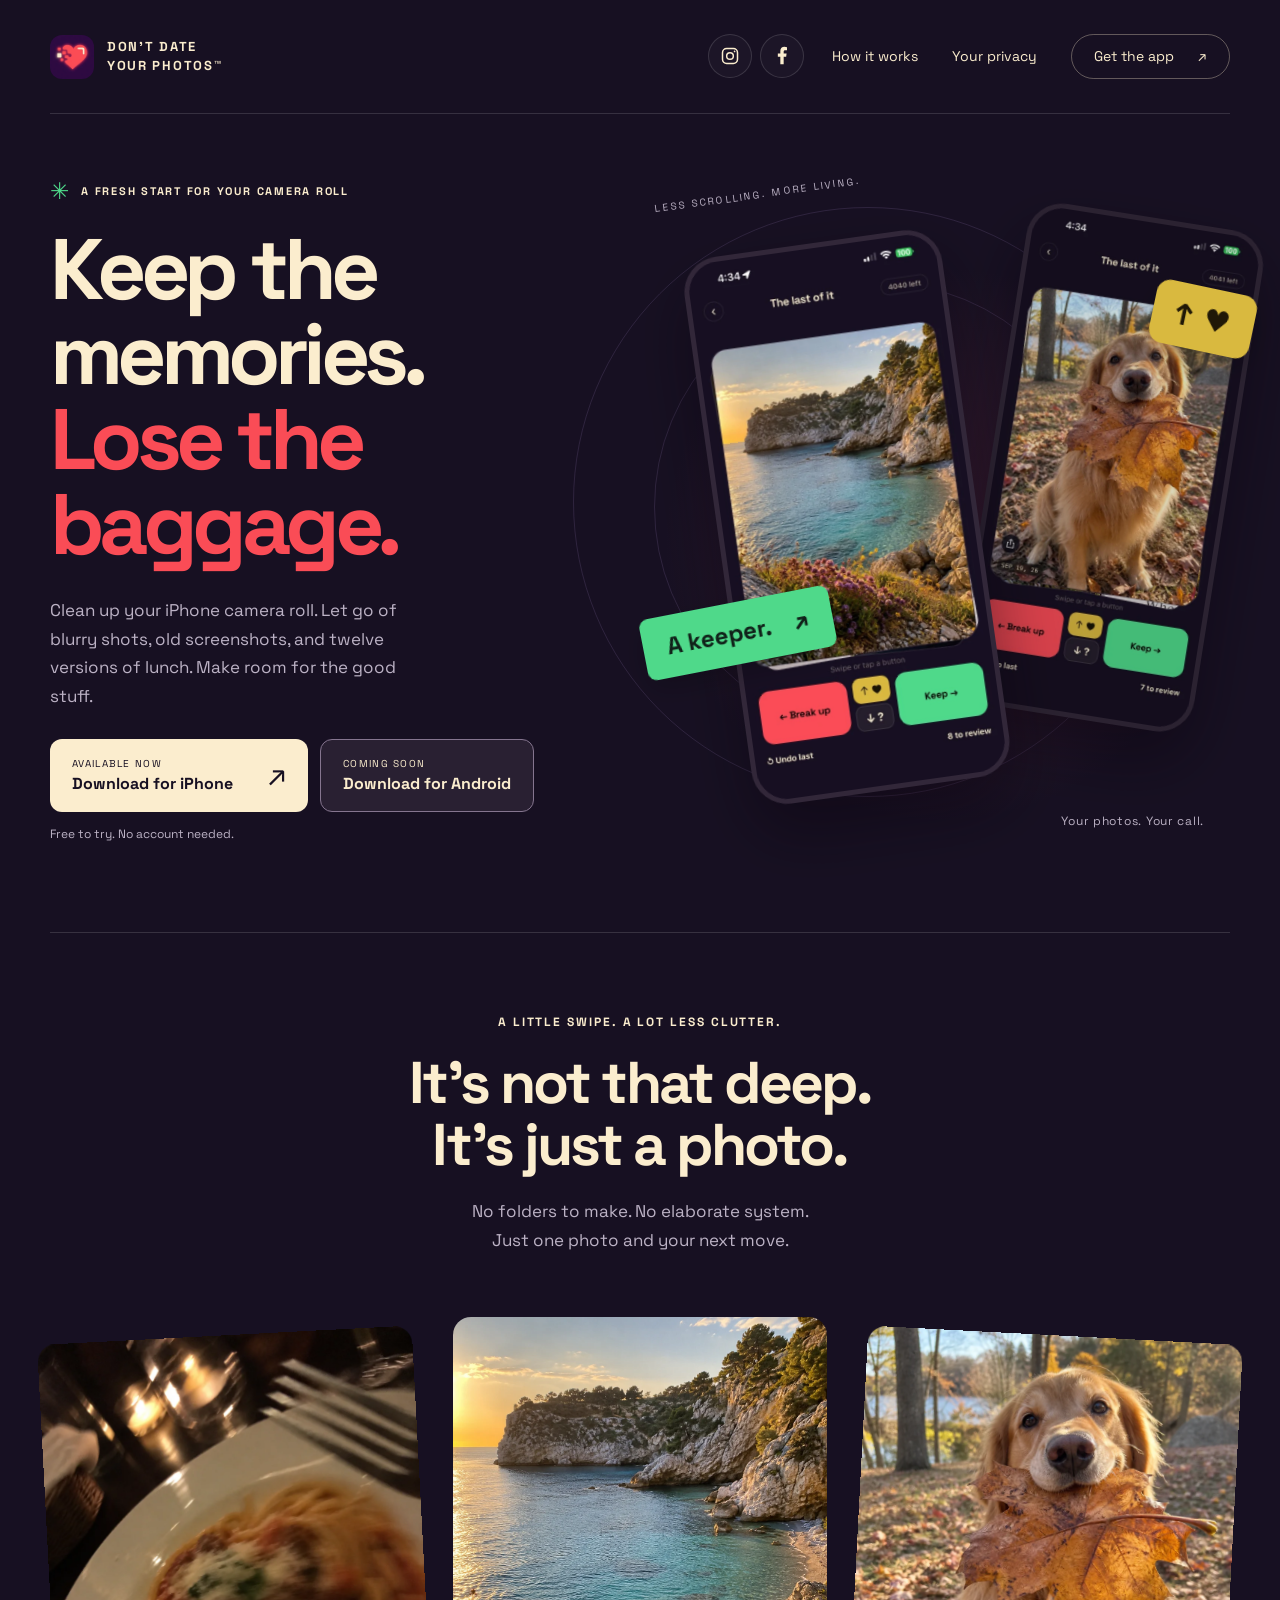
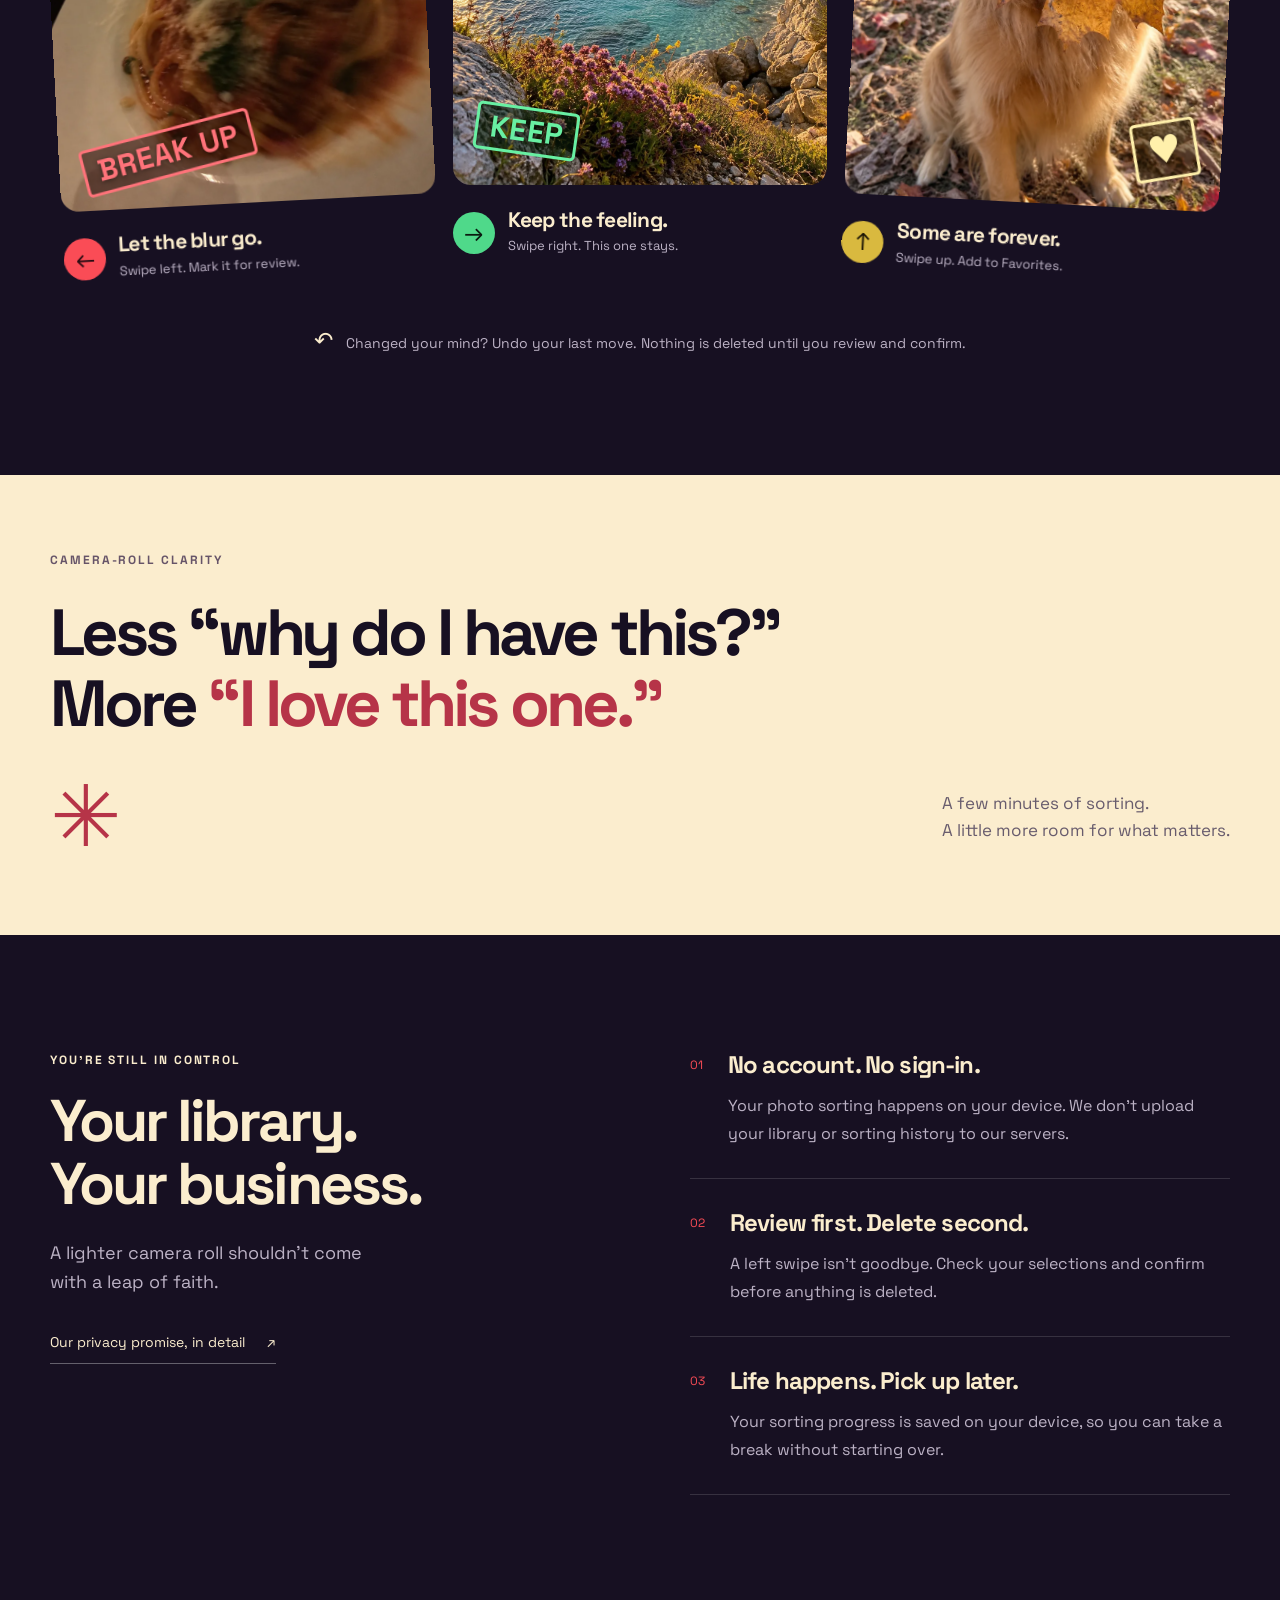
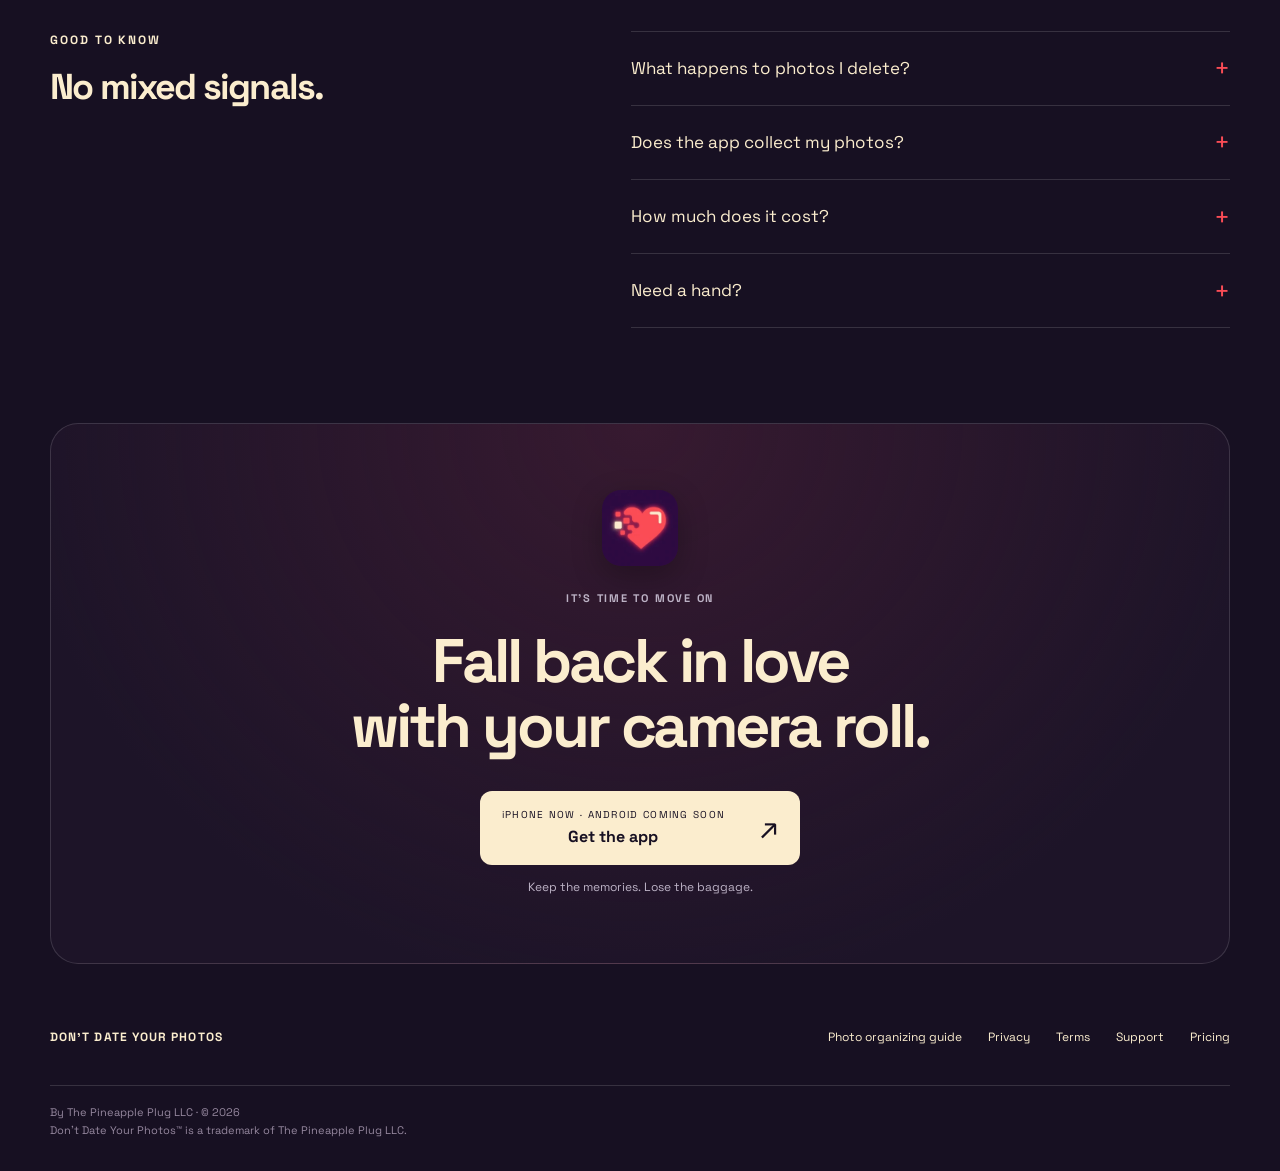
==== commit 0b7de83c: "Add platform download choices and Android coming-soon state" ====
--- a/index.html
+++ b/index.html
@@ -75,6 +75,7 @@
   <link rel="preload" href="/assets/SpaceGrotesk-Bold.woff2" as="font" type="font/woff2" crossorigin>
   <link rel="stylesheet" href="/landing.css">
   <script src="/landing.js" defer></script>
+  <script src="https://analytics.ahrefs.com/analytics.js" data-key="vNHTJaJjUGwgc/IpvAOgdg" async></script>
 </head>
 <body>
   <a class="skip-link" href="#main">Skip to content</a>
@@ -85,7 +86,7 @@
         <a class="social-link instagram-link" href="https://www.instagram.com/dontdatephotos/" target="_blank" rel="noopener noreferrer" aria-label="Instagram (opens in a new tab)" title="Follow us on Instagram"><svg viewBox="0 0 24 24" fill="none" stroke="currentColor" stroke-width="1.8" aria-hidden="true" focusable="false"><rect x="3" y="3" width="18" height="18" rx="5"/><circle cx="12" cy="12" r="4"/><circle cx="17.5" cy="6.5" r="1" fill="currentColor" stroke="none"/></svg></a>
         <a class="social-link facebook-link" href="https://www.facebook.com/profile.php?id=61594449839328" target="_blank" rel="noopener noreferrer" aria-label="Facebook (opens in a new tab)" title="Follow us on Facebook"><svg viewBox="0 0 24 24" fill="currentColor" aria-hidden="true" focusable="false"><path d="M14 22v-9h3l.5-4H14V7c0-1.2.4-2 2-2h2V1.4A25 25 0 0 0 15 1c-3 0-5 1.8-5 5v3H7v4h3v9z"/></svg></a>
       </nav>
-      <nav class="main-nav" aria-label="Main navigation"><a href="#how-it-works">How it works</a><a href="#your-library">Your privacy</a><a class="nav-download" href="https://apps.apple.com/app/id6806466788">Get the app <span aria-hidden="true">↗</span></a></nav>
+      <nav class="main-nav" aria-label="Main navigation"><a href="#how-it-works">How it works</a><a href="#your-library">Your privacy</a><a class="nav-download" href="/app/">Get the app <span aria-hidden="true">↗</span></a></nav>
     </div>
   </header>
   <main id="main">
@@ -94,7 +95,10 @@
         <p class="eyebrow"><span class="tiny-star" aria-hidden="true">✳</span> A FRESH START FOR YOUR CAMERA ROLL</p>
         <h1 id="hero-heading">Keep the<br>memories.<br><span>Lose the<br class="desktop-break"> baggage.</span></h1>
         <p class="intro">Clean up your iPhone camera roll. Let go of blurry shots, old screenshots, and twelve versions of lunch. Make room for the good stuff.</p>
-        <a class="download" href="https://apps.apple.com/app/id6806466788"><span><small>AVAILABLE FOR iPHONE</small>Download on the App Store</span><span class="download-arrow" aria-hidden="true">↗</span></a>
+        <div class="platform-downloads" aria-label="Choose your phone">
+          <a class="download" href="https://apps.apple.com/app/id6806466788"><span><small>AVAILABLE NOW</small>Download for iPhone</span><span class="download-arrow" aria-hidden="true">↗</span></a>
+          <button class="download android-coming-soon" type="button" disabled aria-describedby="android-availability"><span><small id="android-availability">COMING SOON</small>Download for Android</span></button>
+        </div>
         <p class="download-note">Free to try. No account needed.</p>
       </div>
       <div class="hero-art" aria-label="The app showing photos to keep and favorite">
@@ -131,7 +135,7 @@
       <details id="plans"><summary>How much does it cost?<span class="plus" aria-hidden="true">+</span></summary><div class="answer"><p>You can try the app for free. For more sorting, explore the available purchase options in the app. Apple shows your local price and terms before you buy.</p><p>Subscriptions renew automatically unless canceled. Manage or cancel them in your Apple subscription settings. See our <a href="/terms/">terms</a> for more information.</p></div></details>
       <details><summary>Need a hand?<span class="plus" aria-hidden="true">+</span></summary><div class="answer"><p>Photo permissions, purchases, or a question about sorting? Visit <a href="/support/">Support</a> and we’ll help you find your next step.</p></div></details>
     </div></section>
-    <section class="closing shell" aria-labelledby="closing-heading"><img src="/assets/app-icon.webp" width="76" height="76" loading="lazy" alt=""><p class="eyebrow">IT’S TIME TO MOVE ON</p><h2 id="closing-heading">Fall back in love<br>with your camera roll.</h2><a class="download" href="https://apps.apple.com/app/id6806466788"><span><small>AVAILABLE FOR iPHONE</small>Download on the App Store</span><span class="download-arrow" aria-hidden="true">↗</span></a><p class="download-note">Keep the memories. Lose the baggage.</p></section>
+    <section class="closing shell" aria-labelledby="closing-heading"><img src="/assets/app-icon.webp" width="76" height="76" loading="lazy" alt=""><p class="eyebrow">IT’S TIME TO MOVE ON</p><h2 id="closing-heading">Fall back in love<br>with your camera roll.</h2><a class="download" href="/app/"><span><small>iPHONE NOW · ANDROID COMING SOON</small>Get the app</span><span class="download-arrow" aria-hidden="true">↗</span></a><p class="download-note">Keep the memories. Lose the baggage.</p></section>
   </main>
   <footer class="site-footer shell"><a class="footer-brand" href="/">DON’T DATE YOUR PHOTOS</a><nav aria-label="Footer navigation"><a href="/guides/organize-iphone-photos/">Photo organizing guide</a><a href="/privacy/">Privacy</a><a href="/terms/">Terms</a><a href="/support/">Support</a><a href="#plans">Pricing</a></nav><p>By The Pineapple Plug LLC · © 2026<br>Don't Date Your Photos™ is a trademark of The Pineapple Plug LLC.</p></footer>
 </body>
--- a/landing.css
+++ b/landing.css
@@ -22,3 +22,14 @@
 @media(max-width:1000px){.header-actions{gap:16px}.site-header .main-nav{gap:18px}}
 @media(max-width:520px){.site-header{height:auto;min-height:90px;flex-wrap:wrap;gap:12px;padding-block:18px}.header-actions{gap:12px}.site-header .social-links{gap:6px}.site-header .main-nav{gap:0}.nav-download{padding:8px 12px!important}}
 @media(max-width:420px){.header-actions{width:100%;justify-content:space-between}.site-header .brand span{font-size:11px}}
+
+/* Keep both platform choices readable at narrow widths and increased text size. */
+.platform-downloads{display:flex;flex-wrap:wrap;gap:12px;align-items:stretch;max-width:100%}
+.platform-downloads .download{max-width:100%;min-height:60px;white-space:normal;text-align:left;font-family:inherit;line-height:1.4}
+.platform-downloads .download>span:first-child{min-width:0;overflow-wrap:anywhere}
+.platform-downloads .android-coming-soon{background:#292032;color:#fbedce;border:1px solid #85758f;opacity:1;cursor:default;box-shadow:none;transform:none}
+.platform-downloads .android-coming-soon small{color:#fbedce}
+.platform-downloads a:focus-visible{outline:3px solid #fbedce;outline-offset:4px}
+@media(max-width:900px){.platform-downloads{justify-content:center}}
+@media(max-width:520px){.platform-downloads{flex-direction:column;align-items:stretch}.platform-downloads .download{width:100%;justify-content:space-between}}
+@media(max-width:520px){.site-footer nav{flex-wrap:wrap;justify-content:flex-start;gap:16px 22px}}
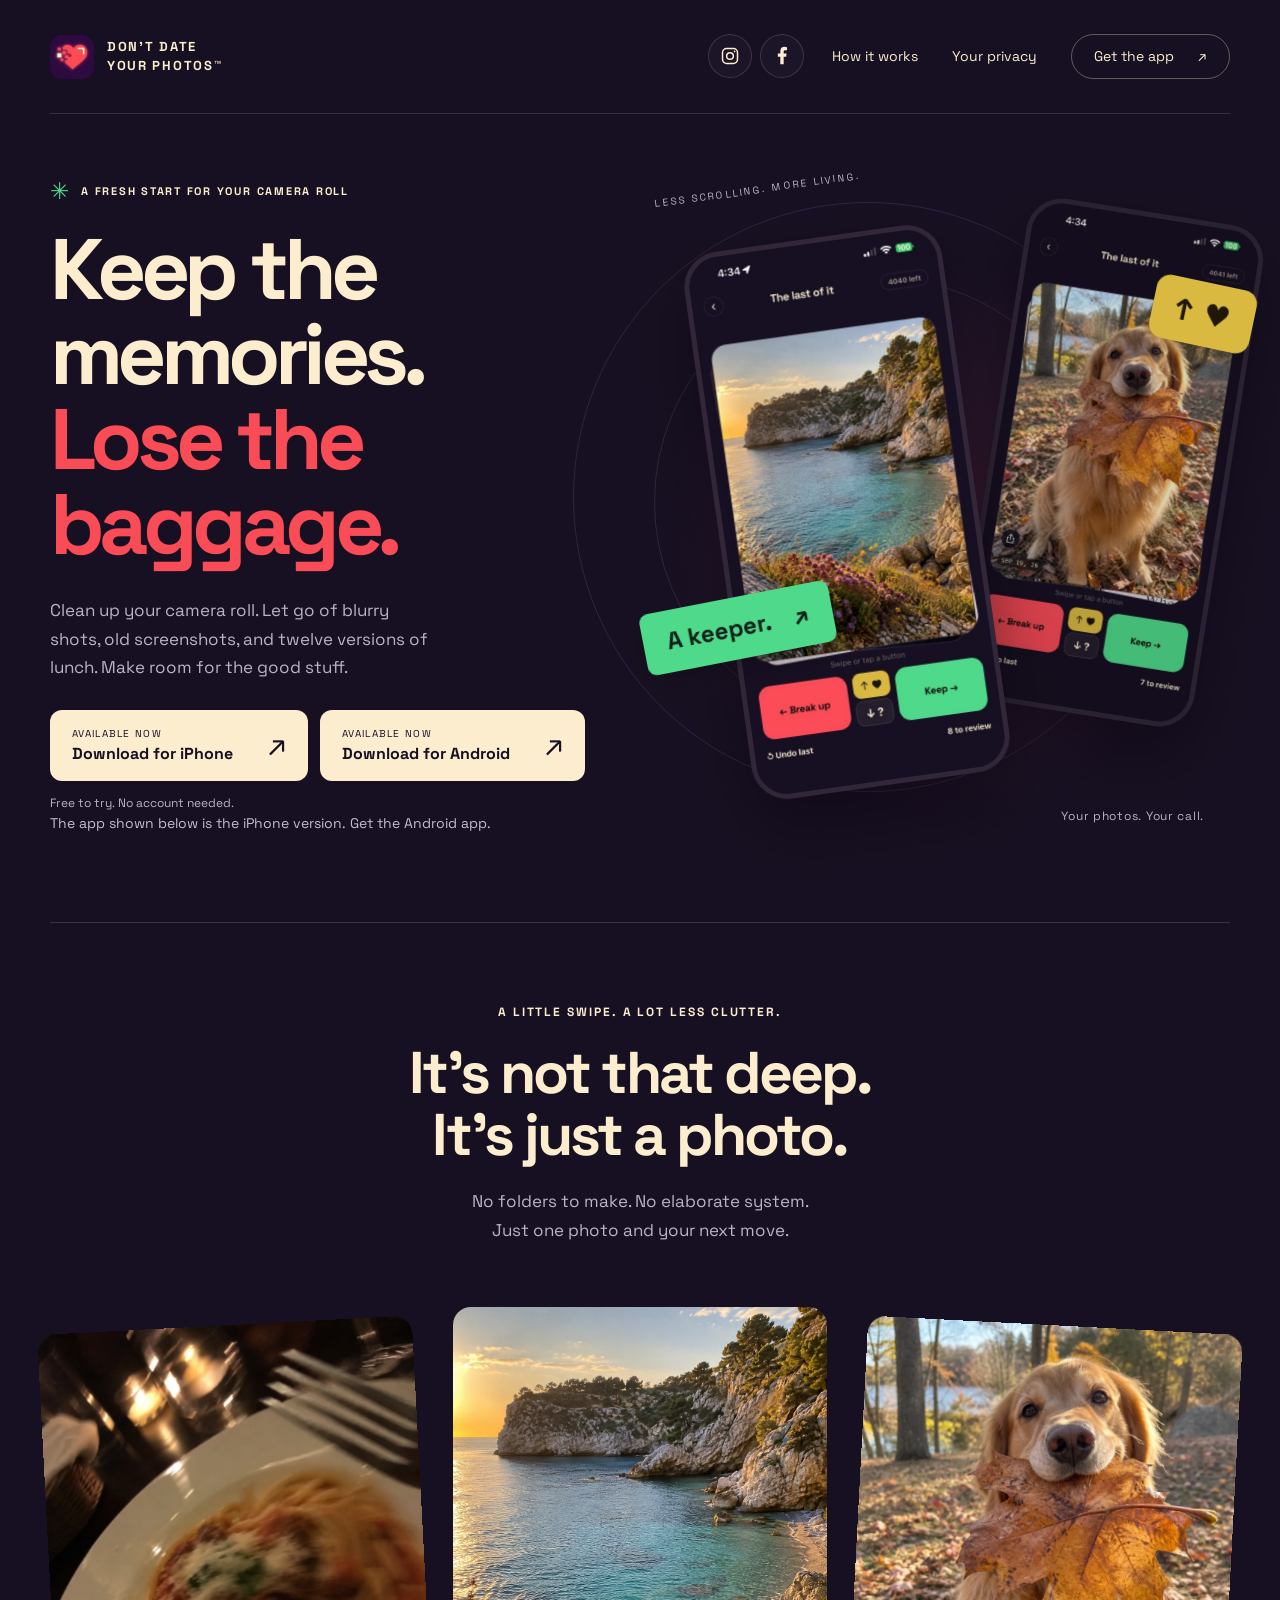
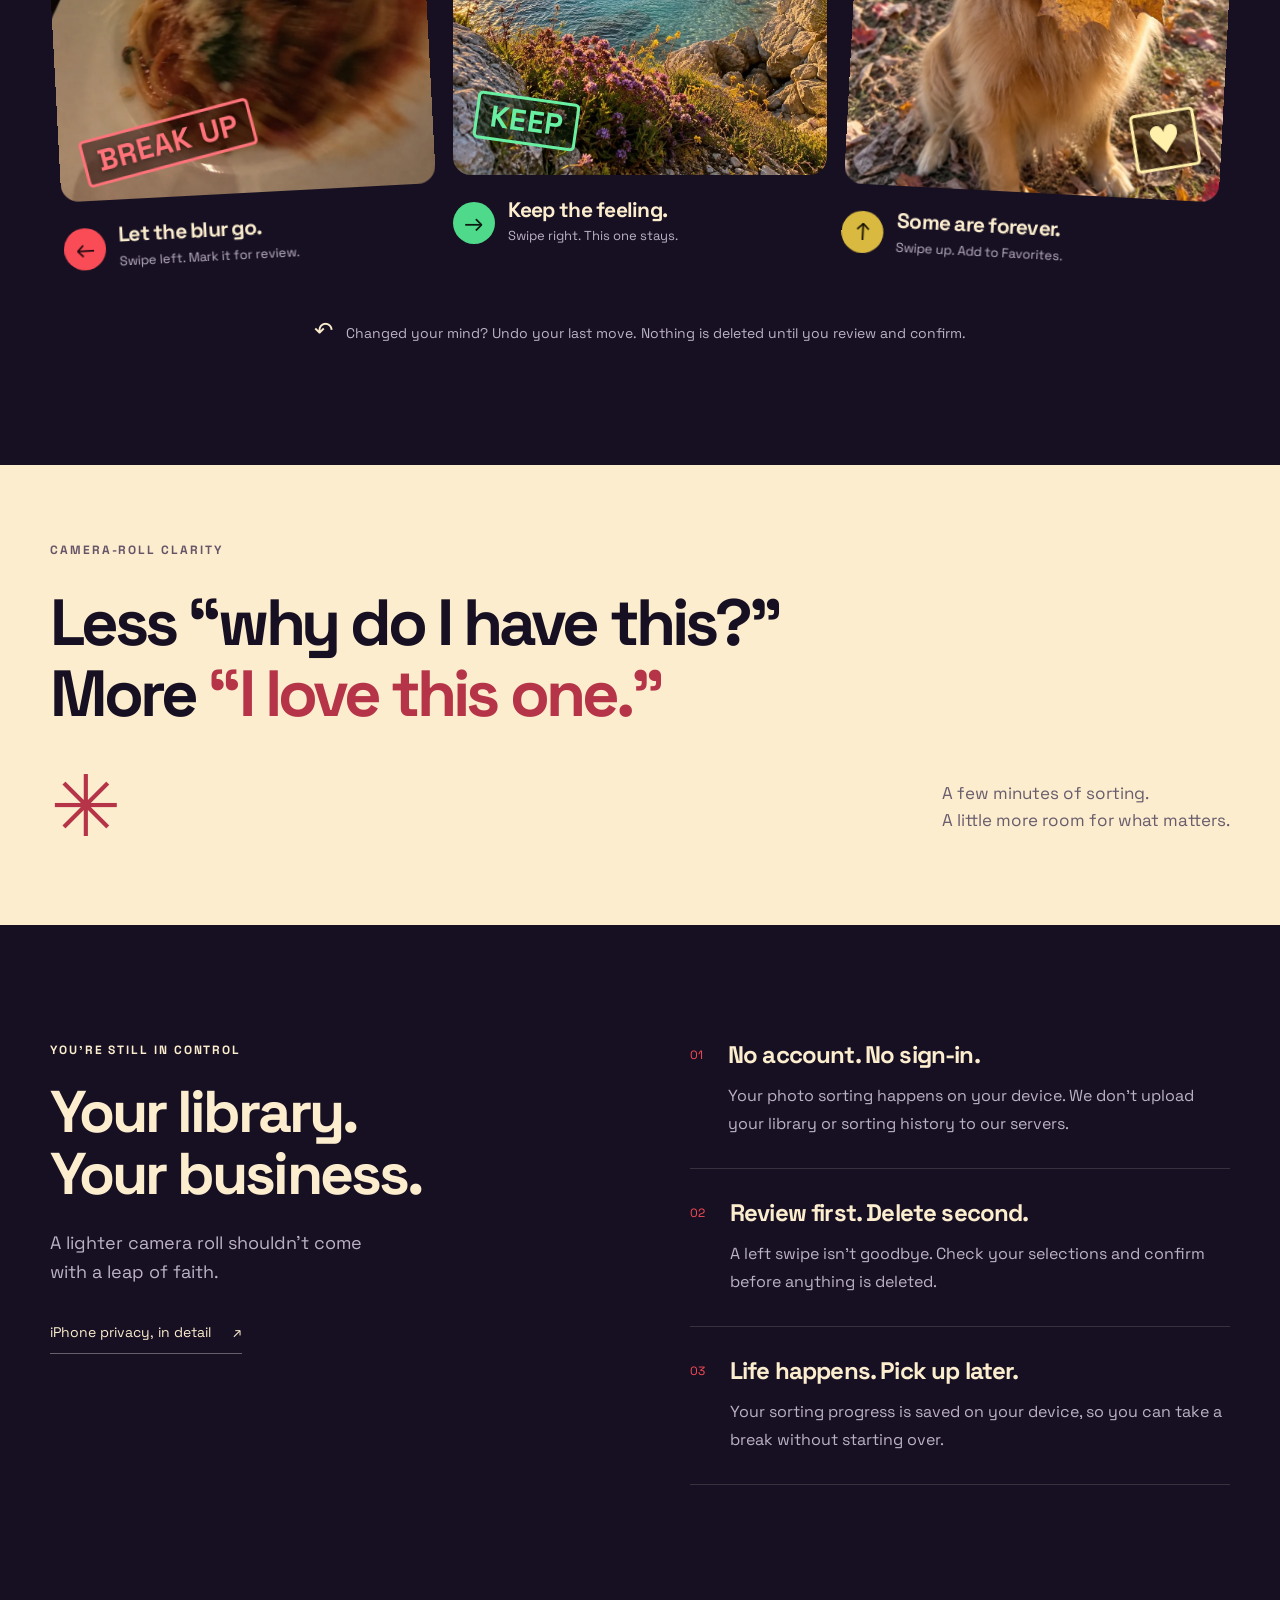
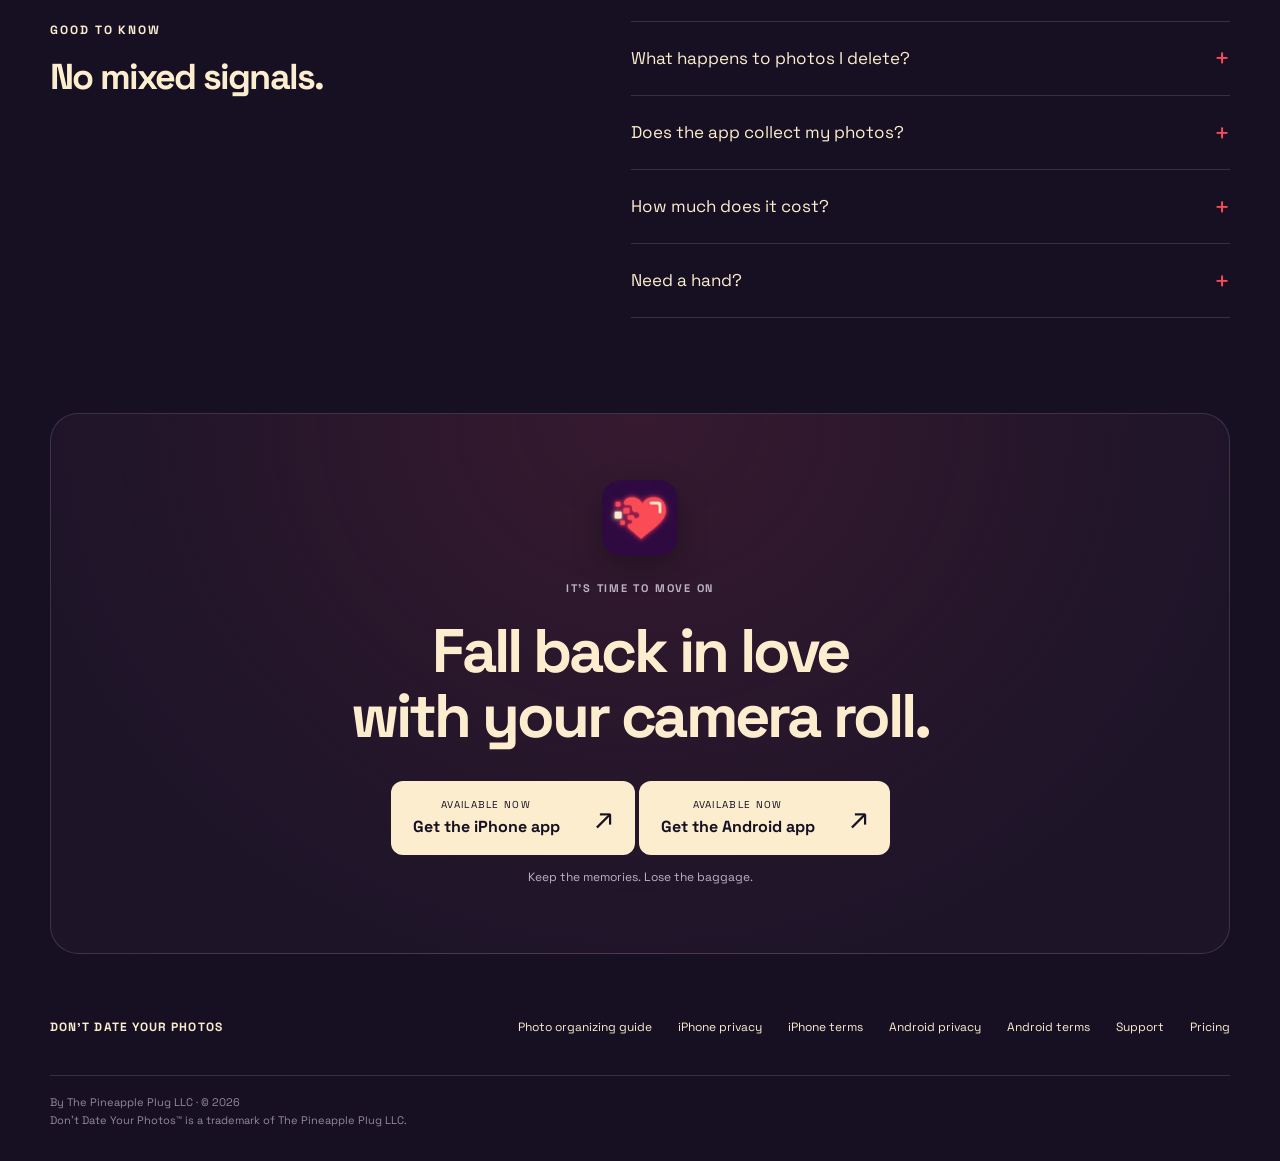
==== commit ceb6bca1: "Publish Android launch links and add /appa Google Play shortcut" ====
--- a/index.html
+++ b/index.html
@@ -94,12 +94,12 @@
       <div class="hero-copy">
         <p class="eyebrow"><span class="tiny-star" aria-hidden="true">✳</span> A FRESH START FOR YOUR CAMERA ROLL</p>
         <h1 id="hero-heading">Keep the<br>memories.<br><span>Lose the<br class="desktop-break"> baggage.</span></h1>
-        <p class="intro">Clean up your iPhone camera roll. Let go of blurry shots, old screenshots, and twelve versions of lunch. Make room for the good stuff.</p>
+        <p class="intro">Clean up your camera roll. Let go of blurry shots, old screenshots, and twelve versions of lunch. Make room for the good stuff.</p>
         <div class="platform-downloads" aria-label="Choose your phone">
           <a class="download" href="https://apps.apple.com/app/id6806466788"><span><small>AVAILABLE NOW</small>Download for iPhone</span><span class="download-arrow" aria-hidden="true">↗</span></a>
-          <button class="download android-coming-soon" type="button" disabled aria-describedby="android-availability"><span><small id="android-availability">COMING SOON</small>Download for Android</span></button>
+          <a class="download" href="https://play.google.com/store/apps/details?id=com.dontdateyourphotos.app"><span><small>AVAILABLE NOW</small>Download for Android</span><span class="download-arrow" aria-hidden="true">↗</span></a>
         </div>
-        <p class="download-note">Free to try. No account needed.</p>
+        <p class="download-note">Free to try. No account needed.</p><p class="platform-note">The app shown below is the iPhone version. <a href="/appa/">Get the Android app</a>.</p>
       </div>
       <div class="hero-art" aria-label="The app showing photos to keep and favorite">
         <div class="orbit orbit-one" aria-hidden="true"></div><div class="orbit orbit-two" aria-hidden="true"></div>
@@ -122,7 +122,7 @@
     </section>
     <section class="breather" aria-labelledby="breather-heading"><div class="shell breather-inner"><p class="eyebrow">CAMERA-ROLL CLARITY</p><h2 id="breather-heading">Less “why do I have this?”<br>More <span>“I love this one.”</span></h2><div class="breather-bottom"><span class="large-star" aria-hidden="true">✳</span><p>A few minutes of sorting.<br>A little more room for what matters.</p></div></div></section>
     <section id="your-library" class="trust shell section-space" aria-labelledby="trust-heading">
-      <div class="trust-heading"><p class="eyebrow">YOU’RE STILL IN CONTROL</p><h2 id="trust-heading">Your library.<br>Your business.</h2><p>A lighter camera roll shouldn’t come with a leap of faith.</p><a class="text-link" href="/privacy/">Our privacy promise, in detail <span aria-hidden="true">↗</span></a></div>
+      <div class="trust-heading"><p class="eyebrow">YOU’RE STILL IN CONTROL</p><h2 id="trust-heading">Your library.<br>Your business.</h2><p>A lighter camera roll shouldn’t come with a leap of faith.</p><a class="text-link" href="/privacy/">iPhone privacy, in detail <span aria-hidden="true">↗</span></a></div>
       <div class="trust-details">
         <article><span class="detail-number">01</span><div><h3>No account. No sign-in.</h3><p>Your photo sorting happens on your device. We don’t upload your library or sorting history to our servers.</p></div></article>
         <article><span class="detail-number">02</span><div><h3>Review first. Delete second.</h3><p>A left swipe isn’t goodbye. Check your selections and confirm before anything is deleted.</p></div></article>
@@ -131,12 +131,13 @@
     </section>
     <section class="questions shell" aria-labelledby="questions-heading"><div class="questions-title"><p class="eyebrow">GOOD TO KNOW</p><h2 id="questions-heading">No mixed signals.</h2></div><div class="accordions">
       <details><summary>What happens to photos I delete?<span class="plus" aria-hidden="true">+</span></summary><div class="answer"><p>First, you review the photos you’ve marked. After you confirm deletion, iOS normally moves them to Recently Deleted, where they may be recoverable for up to 30 days unless permanently deleted sooner. Check the Photos app for available recovery options.</p></div></details>
-      <details><summary>Does the app collect my photos?<span class="plus" aria-hidden="true">+</span></summary><div class="answer"><p>No. We don’t receive your photo library or sorting history. If you choose to share a photo, iOS sends it to your chosen destination. Software updates use technical identifiers and diagnostics. Our <a href="/privacy/">privacy policy</a> explains the details.</p></div></details>
+      <details><summary>Does the app collect my photos?<span class="plus" aria-hidden="true">+</span></summary><div class="answer"><p>No. We don’t receive your photo library or sorting history. If you choose to share a photo, iOS sends it to your chosen destination. Optional support messages and some software-update services process information separately from your library. Our <a href="/privacy/">privacy policy</a> explains the details.</p></div></details>
       <details id="plans"><summary>How much does it cost?<span class="plus" aria-hidden="true">+</span></summary><div class="answer"><p>You can try the app for free. For more sorting, explore the available purchase options in the app. Apple shows your local price and terms before you buy.</p><p>Subscriptions renew automatically unless canceled. Manage or cancel them in your Apple subscription settings. See our <a href="/terms/">terms</a> for more information.</p></div></details>
       <details><summary>Need a hand?<span class="plus" aria-hidden="true">+</span></summary><div class="answer"><p>Photo permissions, purchases, or a question about sorting? Visit <a href="/support/">Support</a> and we’ll help you find your next step.</p></div></details>
     </div></section>
-    <section class="closing shell" aria-labelledby="closing-heading"><img src="/assets/app-icon.webp" width="76" height="76" loading="lazy" alt=""><p class="eyebrow">IT’S TIME TO MOVE ON</p><h2 id="closing-heading">Fall back in love<br>with your camera roll.</h2><a class="download" href="/app/"><span><small>iPHONE NOW · ANDROID COMING SOON</small>Get the app</span><span class="download-arrow" aria-hidden="true">↗</span></a><p class="download-note">Keep the memories. Lose the baggage.</p></section>
+    <section class="closing shell" aria-labelledby="closing-heading"><img src="/assets/app-icon.webp" width="76" height="76" loading="lazy" alt=""><p class="eyebrow">IT’S TIME TO MOVE ON</p><h2 id="closing-heading">Fall back in love<br>with your camera roll.</h2><a class="download" href="/app/"><span><small>AVAILABLE NOW</small>Get the iPhone app</span><span class="download-arrow" aria-hidden="true">↗</span></a> <a class="download" href="/appa/"><span><small>AVAILABLE NOW</small>Get the Android app</span><span class="download-arrow" aria-hidden="true">↗</span></a><p class="download-note">Keep the memories. Lose the baggage.</p></section>
   </main>
-  <footer class="site-footer shell"><a class="footer-brand" href="/">DON’T DATE YOUR PHOTOS</a><nav aria-label="Footer navigation"><a href="/guides/organize-iphone-photos/">Photo organizing guide</a><a href="/privacy/">Privacy</a><a href="/terms/">Terms</a><a href="/support/">Support</a><a href="#plans">Pricing</a></nav><p>By The Pineapple Plug LLC · © 2026<br>Don't Date Your Photos™ is a trademark of The Pineapple Plug LLC.</p></footer>
+  <footer class="site-footer shell"><a class="footer-brand" href="/">DON’T DATE YOUR PHOTOS</a><nav aria-label="Footer navigation"><a href="/guides/organize-iphone-photos/">Photo organizing guide</a><a href="/privacy/">iPhone privacy</a><a href="/terms/">iPhone terms</a><a href="/android/privacy/">Android privacy</a><a href="/android/terms/">Android terms</a><a href="/support/">Support</a><a href="#plans">Pricing</a></nav><p>By The Pineapple Plug LLC · © 2026<br>Don't Date Your Photos™ is a trademark of The Pineapple Plug LLC.</p></footer>
 </body>
 </html>
+
--- a/landing.css
+++ b/landing.css
@@ -33,3 +33,7 @@
 @media(max-width:900px){.platform-downloads{justify-content:center}}
 @media(max-width:520px){.platform-downloads{flex-direction:column;align-items:stretch}.platform-downloads .download{width:100%;justify-content:space-between}}
 @media(max-width:520px){.site-footer nav{flex-wrap:wrap;justify-content:flex-start;gap:16px 22px}}
+
+
+/* Platform launch navigation: keep current branding and responsive layout. */
+.platform-note{font-size:.875rem;line-height:1.5;color:#c5bdcf;max-width:36rem}.platform-note a{color:inherit;text-underline-offset:3px}.site-footer nav{flex-wrap:wrap}.platform-downloads .android-coming-soon{cursor:pointer}
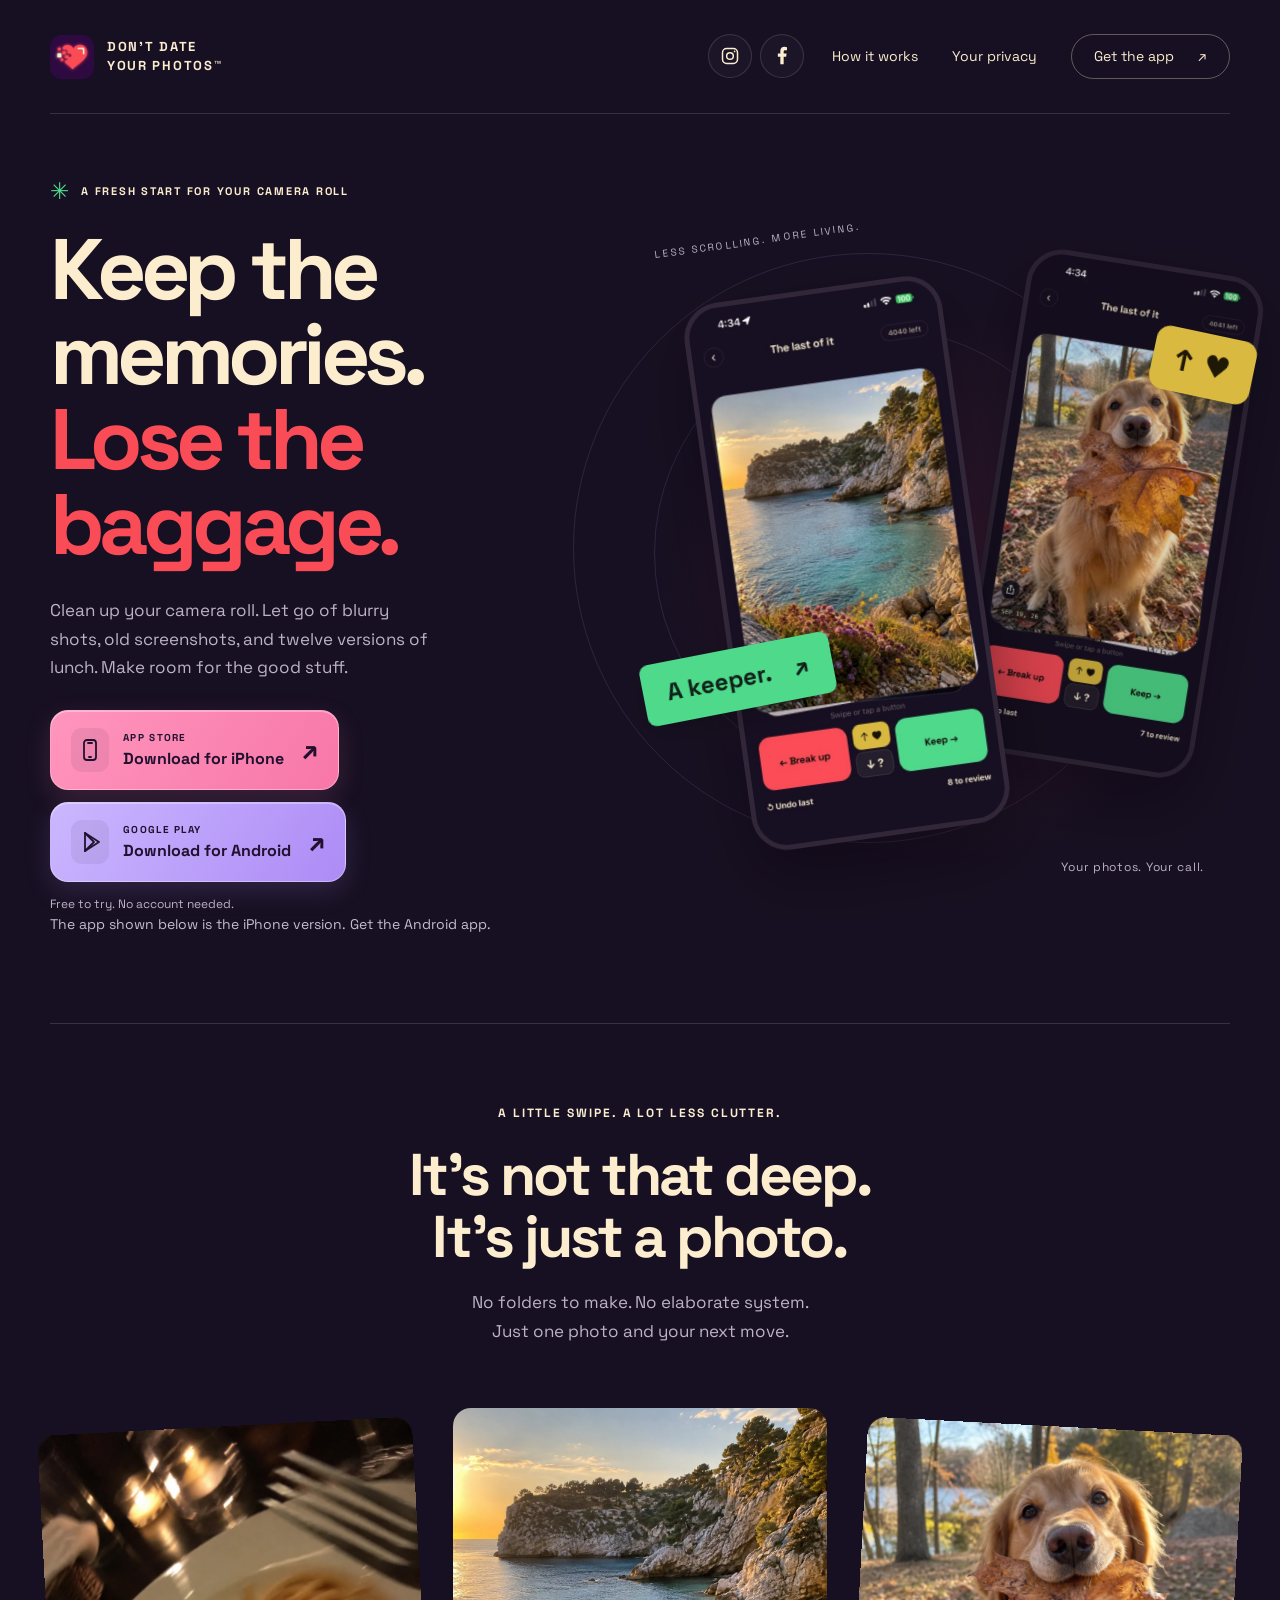
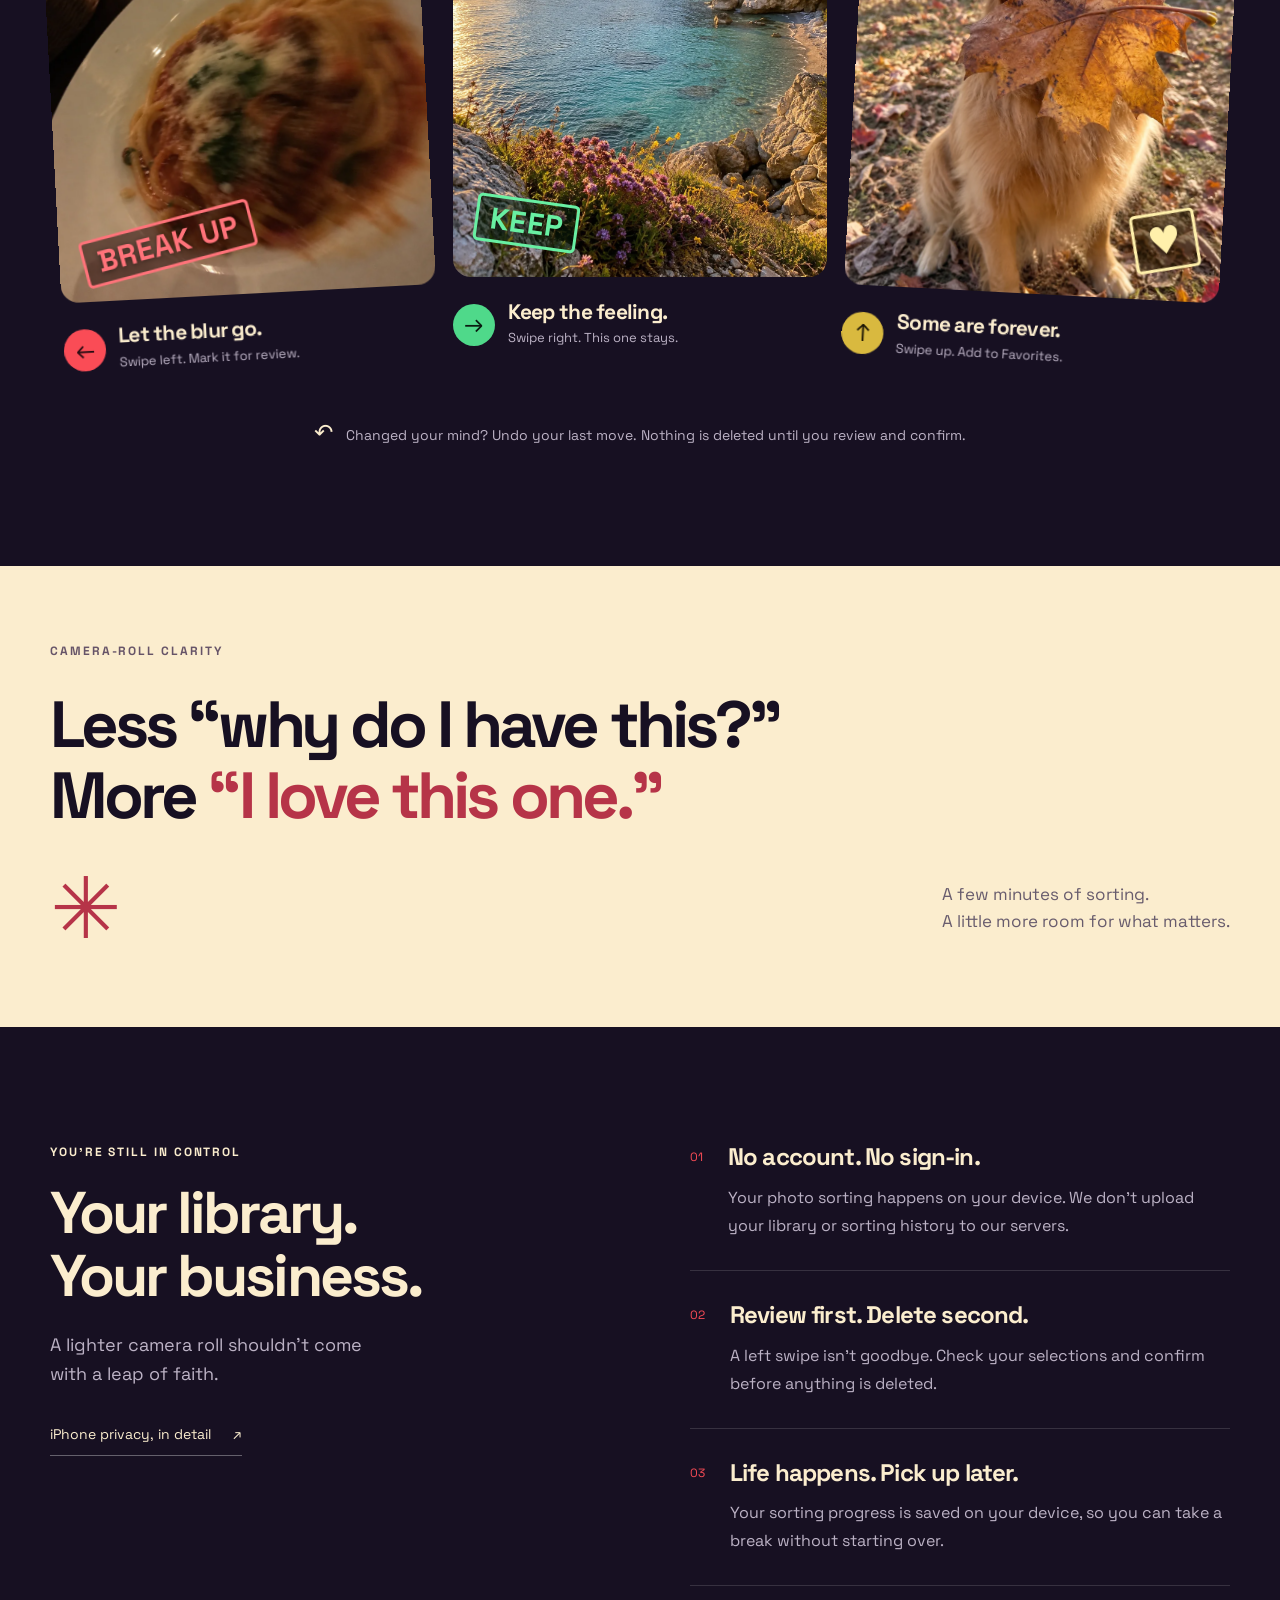
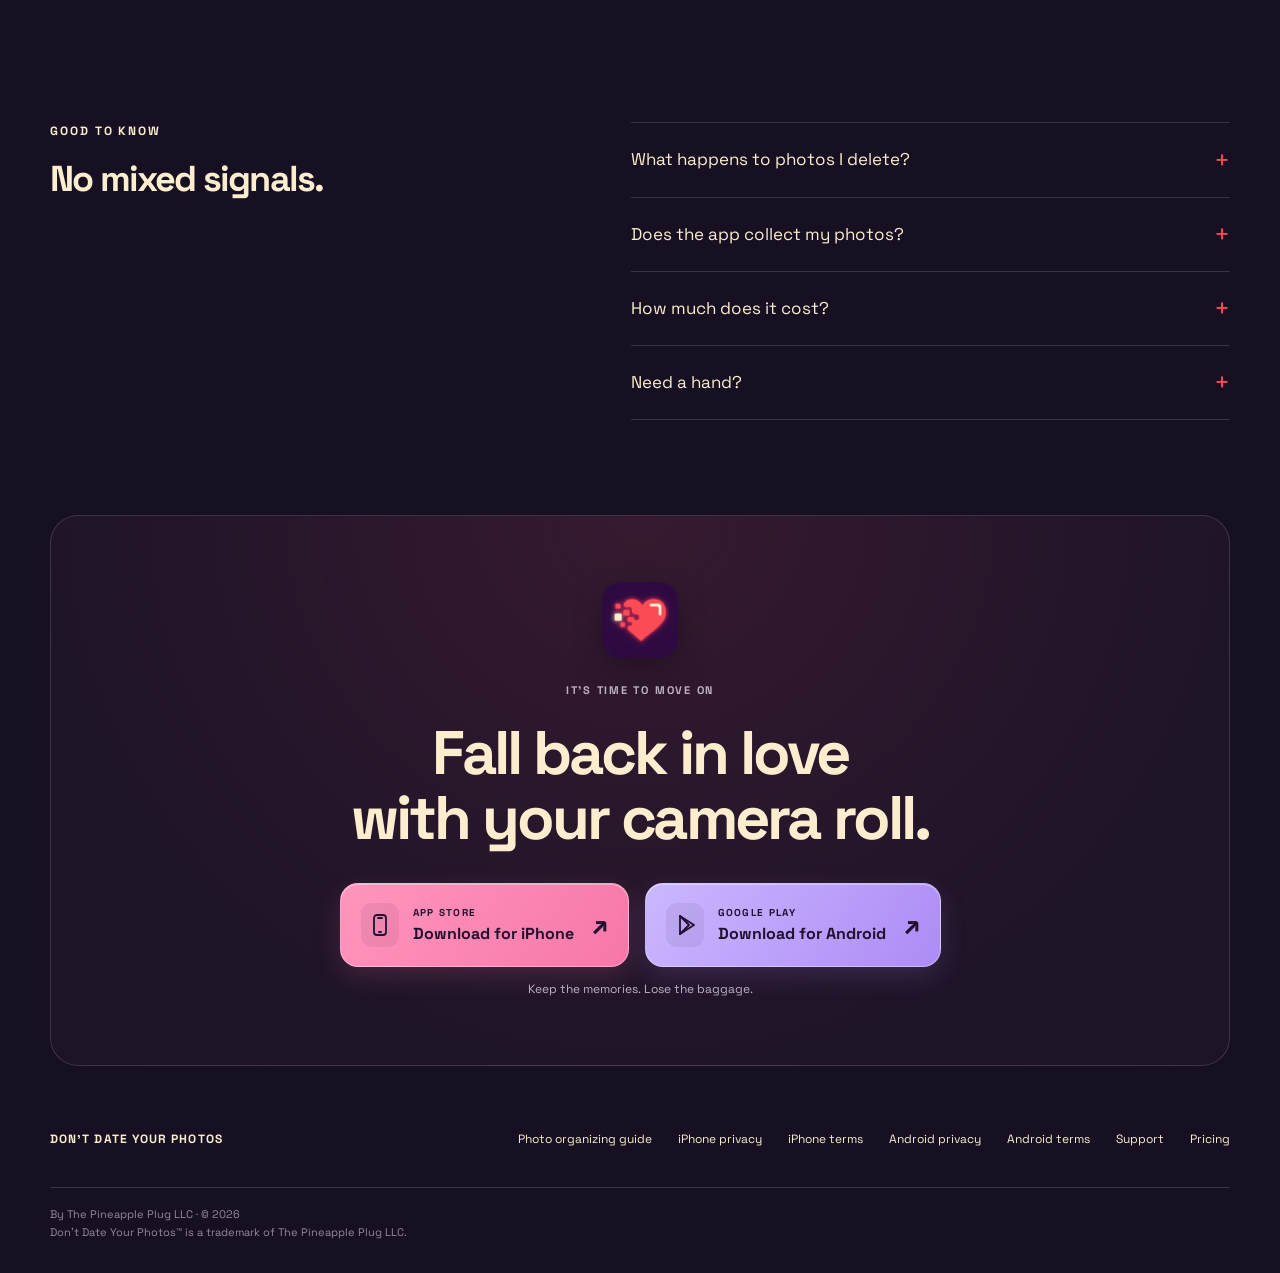
==== commit 03aa2bfe: "Style DDYP platform download buttons and refresh launch links" ====
--- a/index.html
+++ b/index.html
@@ -73,7 +73,7 @@
   }
   </script>
   <link rel="preload" href="/assets/SpaceGrotesk-Bold.woff2" as="font" type="font/woff2" crossorigin>
-  <link rel="stylesheet" href="/landing.css">
+  <link rel="stylesheet" href="/landing.css"><link rel="stylesheet" href="/download-buttons.css?v=20261019-1">
   <script src="/landing.js" defer></script>
   <script src="https://analytics.ahrefs.com/analytics.js" data-key="vNHTJaJjUGwgc/IpvAOgdg" async></script>
 </head>
@@ -83,7 +83,7 @@
     <a class="brand" href="/" aria-label="Don't Date Your Photos home"><img src="/assets/app-icon.webp" width="44" height="44" alt=""><span>DON’T DATE<br>YOUR PHOTOS™</span></a>
     <div class="header-actions">
       <nav class="social-links" aria-label="Follow us">
-        <a class="social-link instagram-link" href="https://www.instagram.com/dontdatephotos/" target="_blank" rel="noopener noreferrer" aria-label="Instagram (opens in a new tab)" title="Follow us on Instagram"><svg viewBox="0 0 24 24" fill="none" stroke="currentColor" stroke-width="1.8" aria-hidden="true" focusable="false"><rect x="3" y="3" width="18" height="18" rx="5"/><circle cx="12" cy="12" r="4"/><circle cx="17.5" cy="6.5" r="1" fill="currentColor" stroke="none"/></svg></a>
+        <a class="social-link instagram-link" href="https://www.instagram.com/ddyp.co/" target="_blank" rel="noopener noreferrer" aria-label="Instagram (opens in a new tab)" title="Follow us on Instagram"><svg viewBox="0 0 24 24" fill="none" stroke="currentColor" stroke-width="1.8" aria-hidden="true" focusable="false"><rect x="3" y="3" width="18" height="18" rx="5"/><circle cx="12" cy="12" r="4"/><circle cx="17.5" cy="6.5" r="1" fill="currentColor" stroke="none"/></svg></a>
         <a class="social-link facebook-link" href="https://www.facebook.com/profile.php?id=61594449839328" target="_blank" rel="noopener noreferrer" aria-label="Facebook (opens in a new tab)" title="Follow us on Facebook"><svg viewBox="0 0 24 24" fill="currentColor" aria-hidden="true" focusable="false"><path d="M14 22v-9h3l.5-4H14V7c0-1.2.4-2 2-2h2V1.4A25 25 0 0 0 15 1c-3 0-5 1.8-5 5v3H7v4h3v9z"/></svg></a>
       </nav>
       <nav class="main-nav" aria-label="Main navigation"><a href="#how-it-works">How it works</a><a href="#your-library">Your privacy</a><a class="nav-download" href="/app/">Get the app <span aria-hidden="true">↗</span></a></nav>
@@ -96,8 +96,8 @@
         <h1 id="hero-heading">Keep the<br>memories.<br><span>Lose the<br class="desktop-break"> baggage.</span></h1>
         <p class="intro">Clean up your camera roll. Let go of blurry shots, old screenshots, and twelve versions of lunch. Make room for the good stuff.</p>
         <div class="platform-downloads" aria-label="Choose your phone">
-          <a class="download" href="https://apps.apple.com/app/id6806466788"><span><small>AVAILABLE NOW</small>Download for iPhone</span><span class="download-arrow" aria-hidden="true">↗</span></a>
-          <a class="download" href="https://play.google.com/store/apps/details?id=com.dontdateyourphotos.app"><span><small>AVAILABLE NOW</small>Download for Android</span><span class="download-arrow" aria-hidden="true">↗</span></a>
+          <a class="download ddyp-download ddyp-download--iphone" href="https://apps.apple.com/app/id6806466788"><span class="ddyp-download__icon"><svg viewBox="0 0 24 24" aria-hidden="true" focusable="false"><rect x="6" y="2" width="12" height="20" rx="3"/><path d="M10 5h4M11 19h2"/></svg></span><span class="ddyp-download__label"><small>APP STORE</small><strong>Download for iPhone</strong></span><span class="ddyp-download__arrow" aria-hidden="true">&#8599;</span></a>
+          <a class="download ddyp-download ddyp-download--android" href="/appa/"><span class="ddyp-download__icon"><svg viewBox="0 0 24 24" aria-hidden="true" focusable="false"><path d="m7 3 14 9-14 9z"/><path d="m7 3 9 9-9 9"/></svg></span><span class="ddyp-download__label"><small>GOOGLE PLAY</small><strong>Download for Android</strong></span><span class="ddyp-download__arrow" aria-hidden="true">&#8599;</span></a>
         </div>
         <p class="download-note">Free to try. No account needed.</p><p class="platform-note">The app shown below is the iPhone version. <a href="/appa/">Get the Android app</a>.</p>
       </div>
@@ -135,7 +135,7 @@
       <details id="plans"><summary>How much does it cost?<span class="plus" aria-hidden="true">+</span></summary><div class="answer"><p>You can try the app for free. For more sorting, explore the available purchase options in the app. Apple shows your local price and terms before you buy.</p><p>Subscriptions renew automatically unless canceled. Manage or cancel them in your Apple subscription settings. See our <a href="/terms/">terms</a> for more information.</p></div></details>
       <details><summary>Need a hand?<span class="plus" aria-hidden="true">+</span></summary><div class="answer"><p>Photo permissions, purchases, or a question about sorting? Visit <a href="/support/">Support</a> and we’ll help you find your next step.</p></div></details>
     </div></section>
-    <section class="closing shell" aria-labelledby="closing-heading"><img src="/assets/app-icon.webp" width="76" height="76" loading="lazy" alt=""><p class="eyebrow">IT’S TIME TO MOVE ON</p><h2 id="closing-heading">Fall back in love<br>with your camera roll.</h2><a class="download" href="/app/"><span><small>AVAILABLE NOW</small>Get the iPhone app</span><span class="download-arrow" aria-hidden="true">↗</span></a> <a class="download" href="/appa/"><span><small>AVAILABLE NOW</small>Get the Android app</span><span class="download-arrow" aria-hidden="true">↗</span></a><p class="download-note">Keep the memories. Lose the baggage.</p></section>
+    <section class="closing shell" aria-labelledby="closing-heading"><img src="/assets/app-icon.webp" width="76" height="76" loading="lazy" alt=""><p class="eyebrow">IT’S TIME TO MOVE ON</p><h2 id="closing-heading">Fall back in love<br>with your camera roll.</h2><div class="ddyp-downloads"><a class="download ddyp-download ddyp-download--iphone" href="https://apps.apple.com/app/id6806466788"><span class="ddyp-download__icon"><svg viewBox="0 0 24 24" aria-hidden="true" focusable="false"><rect x="6" y="2" width="12" height="20" rx="3"/><path d="M10 5h4M11 19h2"/></svg></span><span class="ddyp-download__label"><small>APP STORE</small><strong>Download for iPhone</strong></span><span class="ddyp-download__arrow" aria-hidden="true">&#8599;</span></a><a class="download ddyp-download ddyp-download--android" href="/appa/"><span class="ddyp-download__icon"><svg viewBox="0 0 24 24" aria-hidden="true" focusable="false"><path d="m7 3 14 9-14 9z"/><path d="m7 3 9 9-9 9"/></svg></span><span class="ddyp-download__label"><small>GOOGLE PLAY</small><strong>Download for Android</strong></span><span class="ddyp-download__arrow" aria-hidden="true">&#8599;</span></a></div><p class="download-note">Keep the memories. Lose the baggage.</p></section>
   </main>
   <footer class="site-footer shell"><a class="footer-brand" href="/">DON’T DATE YOUR PHOTOS</a><nav aria-label="Footer navigation"><a href="/guides/organize-iphone-photos/">Photo organizing guide</a><a href="/privacy/">iPhone privacy</a><a href="/terms/">iPhone terms</a><a href="/android/privacy/">Android privacy</a><a href="/android/terms/">Android terms</a><a href="/support/">Support</a><a href="#plans">Pricing</a></nav><p>By The Pineapple Plug LLC · © 2026<br>Don't Date Your Photos™ is a trademark of The Pineapple Plug LLC.</p></footer>
 </body>
--- a/download-buttons.css
+++ b/download-buttons.css
@@ -0,0 +1,19 @@
+/* Shared DDYP store buttons; scoped to download CTAs only. */
+a.ddyp-download{--button-from:#ff95bd;--button-to:#f777a8;--button-shadow:#f777a82b;display:inline-flex;align-items:center;justify-content:flex-start;gap:14px;box-sizing:border-box;min-height:84px;max-width:100%;padding:17px 20px;border:1px solid #ffffff52;border-radius:18px;background:linear-gradient(125deg,var(--button-from),var(--button-to));color:#21112f;font:700 16px/1.3 Space,"Space Grotesk",-apple-system,BlinkMacSystemFont,"Segoe UI",sans-serif;text-align:left;text-decoration:none;box-shadow:0 9px 26px var(--button-shadow),inset 0 1px 0 #ffffff59;transition:transform .18s ease,box-shadow .18s ease;white-space:normal;overflow-wrap:normal}
+a.ddyp-download--android{--button-from:#cbb7ff;--button-to:#ad8bf5;--button-shadow:#ad8bf52b}
+a.ddyp-download .ddyp-download__icon{display:grid;place-items:center;flex:0 0 38px;width:38px;height:44px;border-radius:11px;background:#21112f12}
+a.ddyp-download svg{display:block;width:24px;height:24px;fill:none;stroke:currentColor;stroke-width:1.8;stroke-linecap:round;stroke-linejoin:round}
+a.ddyp-download .ddyp-download__label{min-width:0;flex:1}
+a.ddyp-download small{display:block;margin-bottom:4px;font-weight:700;line-height:1.3;font-size:10px;letter-spacing:.13em}
+a.ddyp-download strong{display:block;font-size:16px;font-weight:700;line-height:1.35}
+a.ddyp-download .ddyp-download__arrow{flex:0 0 auto;font-size:26px;line-height:1;margin-left:4px}
+a.ddyp-download:hover{color:#21112f;background:linear-gradient(125deg,var(--button-from),var(--button-to));text-decoration:none;transform:translateY(-3px);box-shadow:0 14px 34px var(--button-shadow),inset 0 1px 0 #ffffff80}
+a.ddyp-download:active{transform:translateY(0)}
+a.ddyp-download:focus-visible{outline:3px solid #fff4d6;outline-offset:5px}
+.ddyp-downloads{display:flex;flex-wrap:wrap;justify-content:center;gap:16px}
+.download-page .card{padding:26px}
+.download-page .card h2{margin:0 0 12px}
+.download-page .card>.ddyp-download{width:100%;margin-top:8px}
+@media(max-width:520px){a.ddyp-download{width:100%;min-height:84px;padding:16px;gap:12px}.ddyp-downloads{flex-direction:column;align-items:stretch;gap:14px}.download-page .card{padding:20px}}
+@media(prefers-reduced-motion:reduce){a.ddyp-download{transition:none}a.ddyp-download:hover{transform:none}}
+@media(forced-colors:active){a.ddyp-download{border:2px solid ButtonText;background:ButtonFace;color:ButtonText;box-shadow:none}}
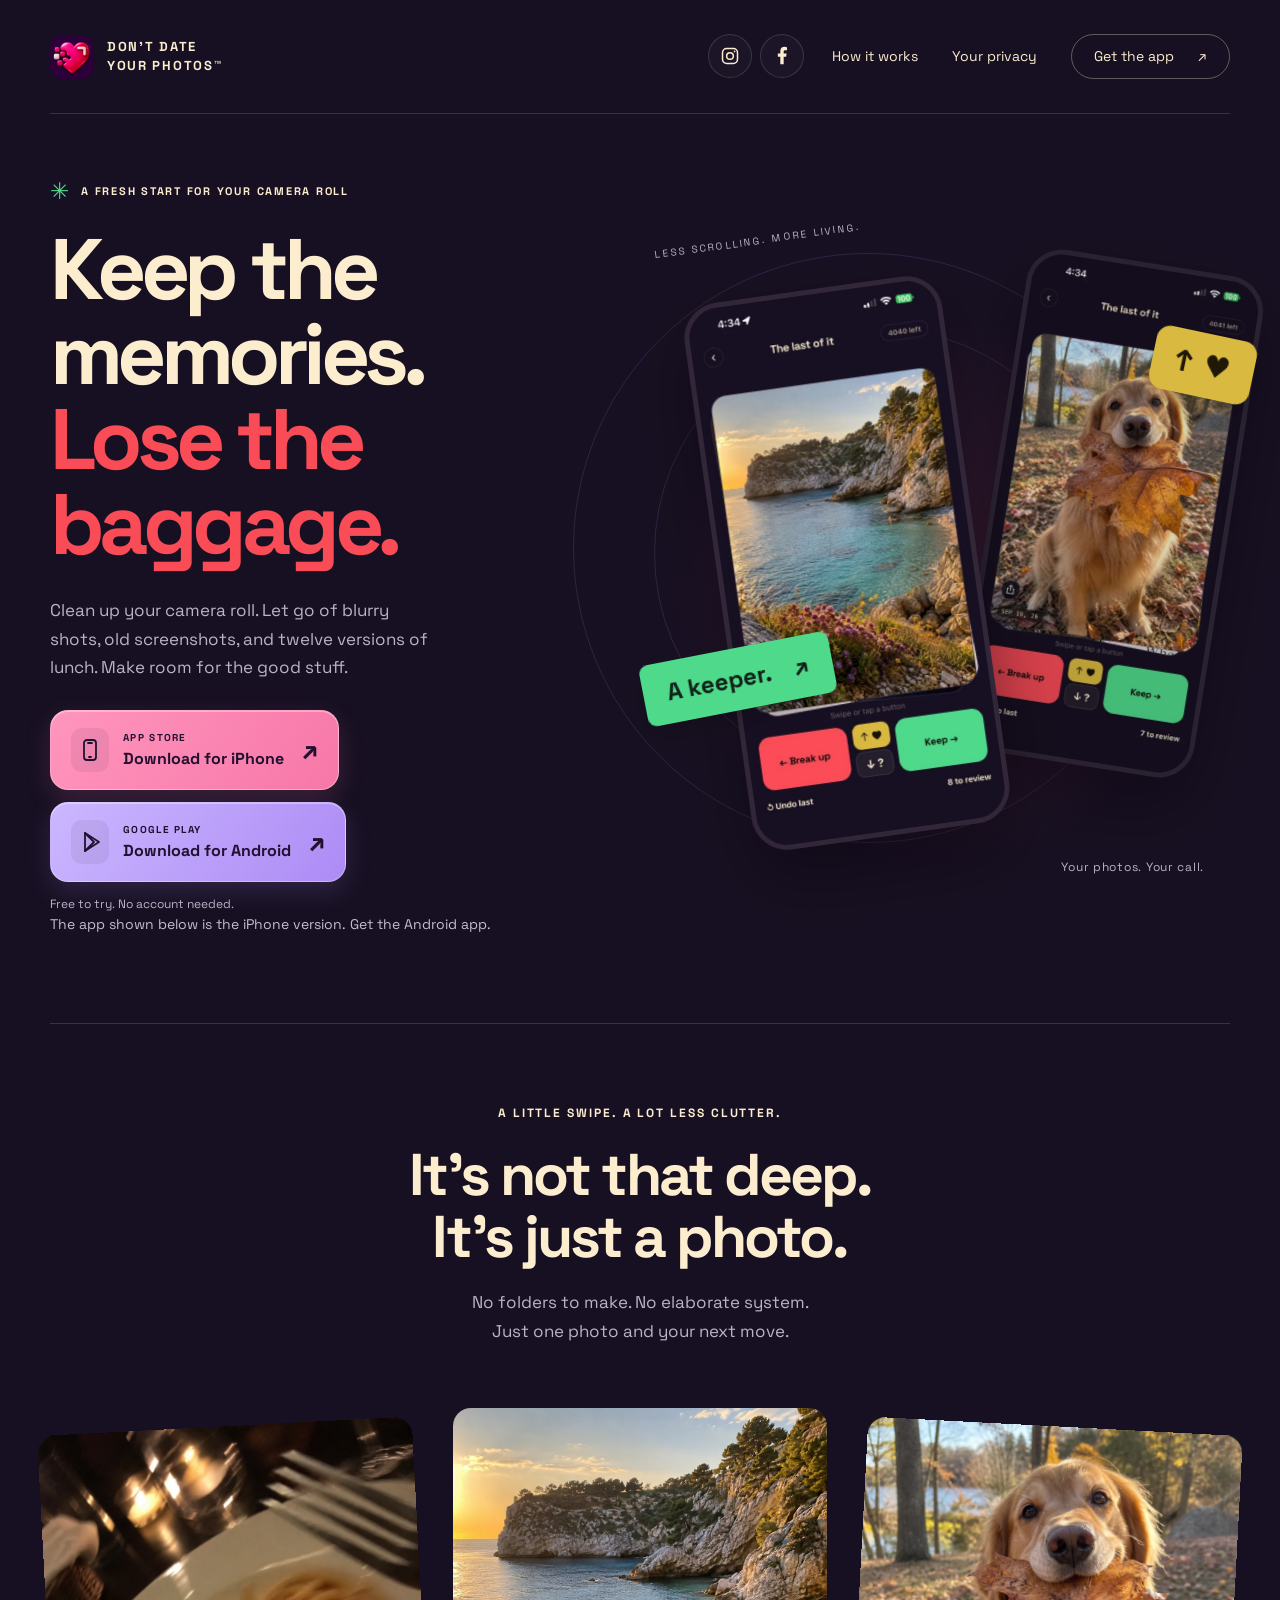
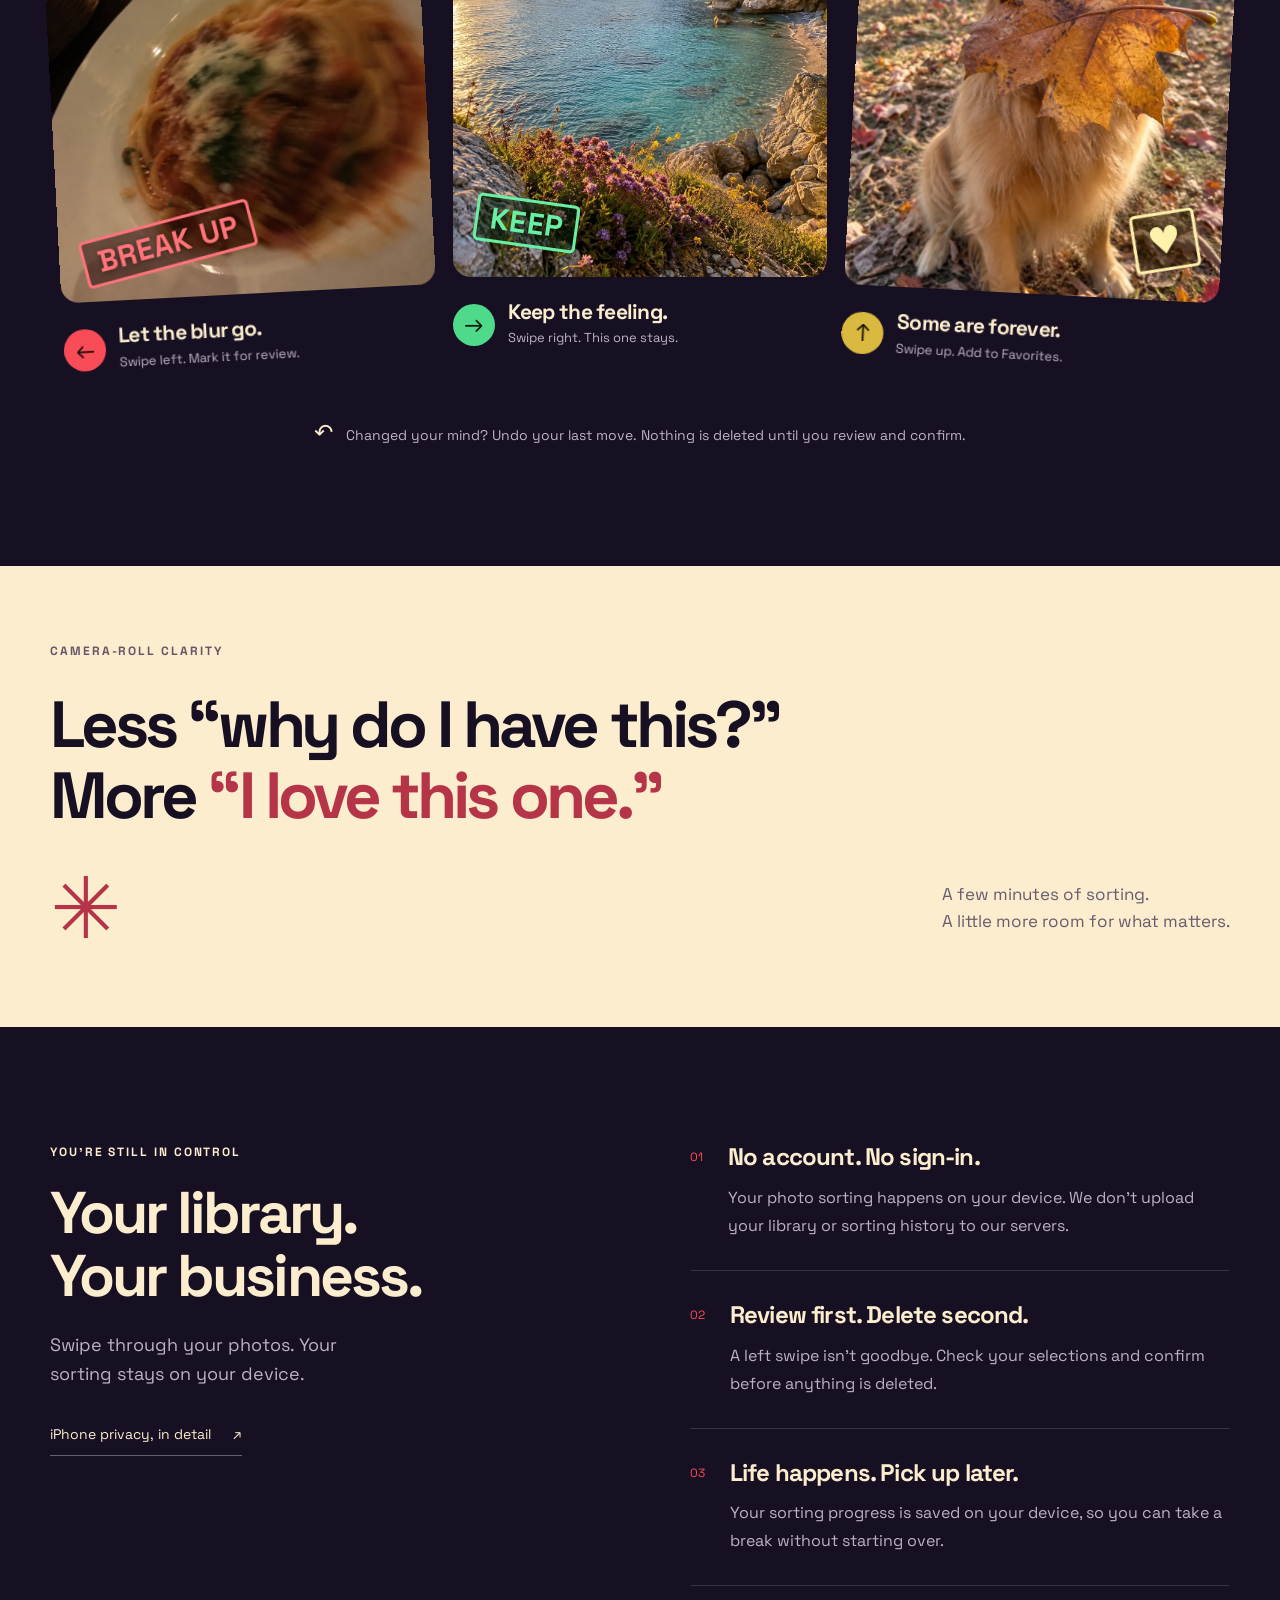
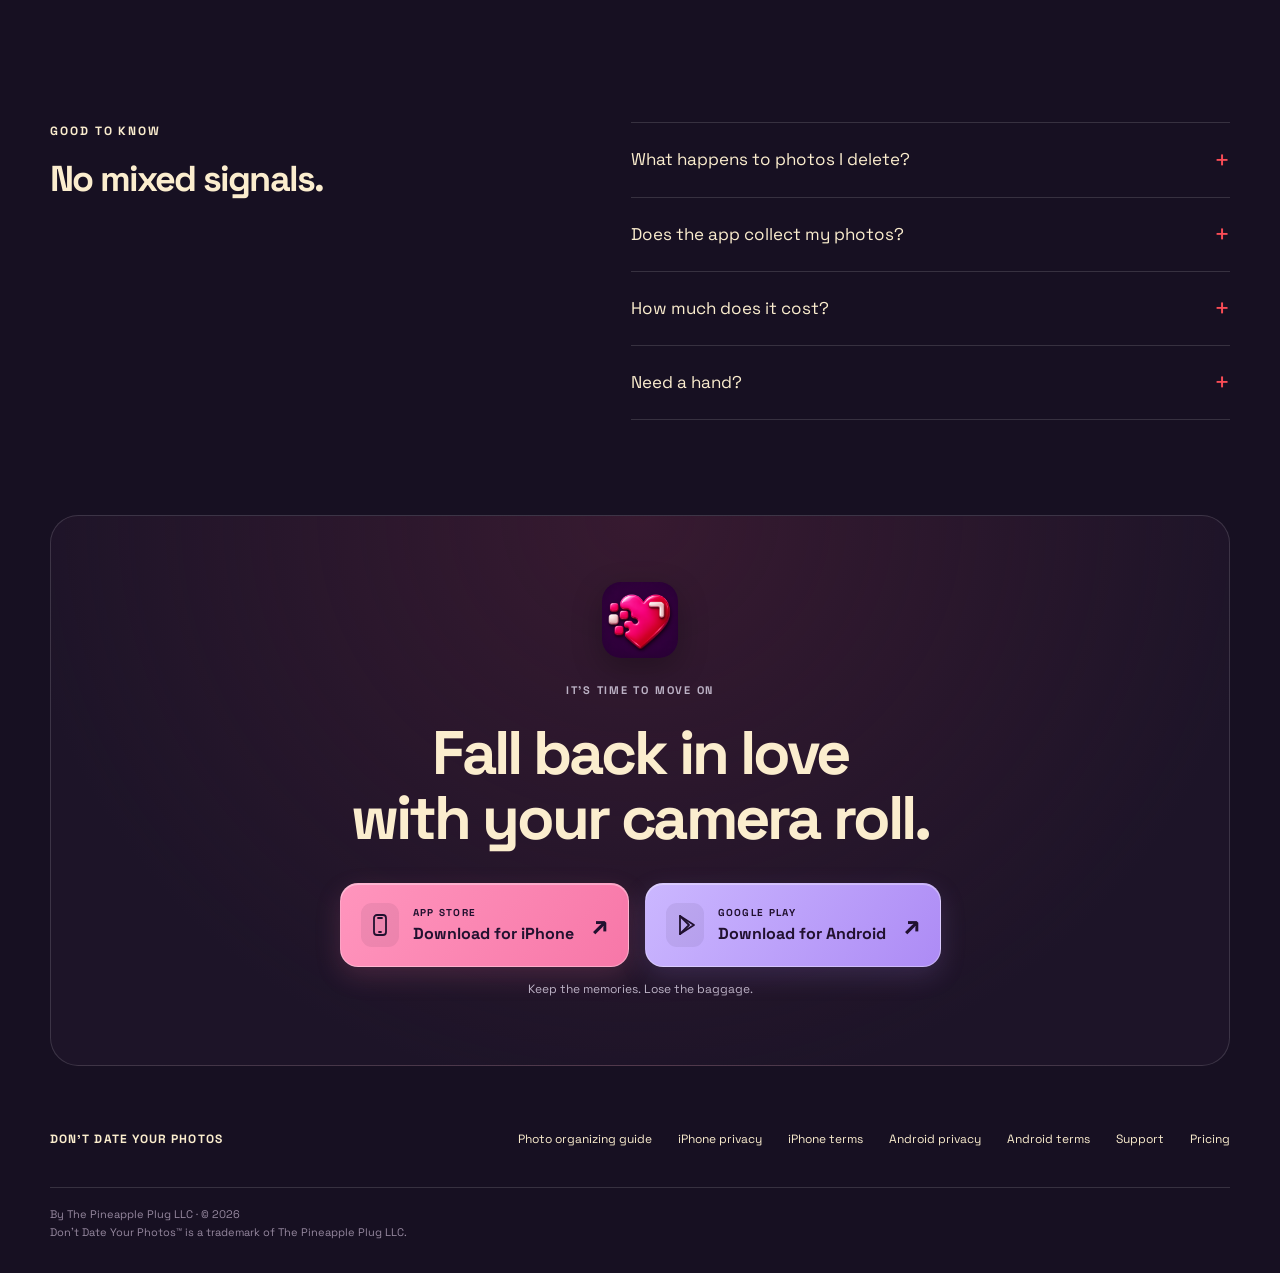
==== commit cacd4b0d: "Refresh DDYP branding, homepage and privacy policies" ====
--- a/index.html
+++ b/index.html
@@ -15,16 +15,16 @@
   <meta name="theme-color" content="#171022">
   <meta property="og:title" content="Don't Date Your Photos">
   <meta property="og:description" content="Keep the memories. Lose the baggage. Swipe to sort your iPhone camera roll.">
-  <meta property="og:image" content="https://ddyp.co/assets/share-card-v1.jpg">
-  <meta property="og:image:secure_url" content="https://ddyp.co/assets/share-card-v1.jpg">
-  <meta property="og:image:type" content="image/jpeg">
+  <meta property="og:image" content="https://ddyp.co/assets/share-card-v2.png">
+  <meta property="og:image:secure_url" content="https://ddyp.co/assets/share-card-v2.png">
+  <meta property="og:image:type" content="image/png">
   <meta property="og:image:width" content="1200">
   <meta property="og:image:height" content="630">
   <meta property="og:image:alt" content="Don't Date Your Photos. Keep the memories. Lose the baggage. Swipe to sort your camera roll.">
   <meta name="twitter:card" content="summary_large_image">
   <meta name="twitter:title" content="Don't Date Your Photos">
   <meta name="twitter:description" content="Keep the memories. Lose the baggage. Swipe to sort your iPhone camera roll.">
-  <meta name="twitter:image" content="https://ddyp.co/assets/share-card-v1.jpg">
+  <meta name="twitter:image" content="https://ddyp.co/assets/share-card-v2.png">
   <meta name="twitter:image:alt" content="Don't Date Your Photos. Keep the memories. Lose the baggage. Swipe to sort your camera roll.">
   <meta property="og:type" content="website">
   <meta property="og:url" content="https://ddyp.co/">
@@ -63,7 +63,7 @@
         "inLanguage": "en",
         "primaryImageOfPage": {
           "@type": "ImageObject",
-          "url": "https://ddyp.co/assets/share-card-v1.jpg",
+          "url": "https://ddyp.co/assets/share-card-v2.png",
           "width": 1200,
           "height": 630
         },
@@ -73,14 +73,14 @@
   }
   </script>
   <link rel="preload" href="/assets/SpaceGrotesk-Bold.woff2" as="font" type="font/woff2" crossorigin>
-  <link rel="stylesheet" href="/landing.css"><link rel="stylesheet" href="/download-buttons.css?v=20261019-1">
+  <link rel="stylesheet" href="/landing.css"><link rel="stylesheet" href="/download-buttons.css?v=20261019-2">
   <script src="/landing.js" defer></script>
   <script src="https://analytics.ahrefs.com/analytics.js" data-key="vNHTJaJjUGwgc/IpvAOgdg" async></script>
 </head>
 <body>
   <a class="skip-link" href="#main">Skip to content</a>
   <header class="site-header shell">
-    <a class="brand" href="/" aria-label="Don't Date Your Photos home"><img src="/assets/app-icon.webp" width="44" height="44" alt=""><span>DON’T DATE<br>YOUR PHOTOS™</span></a>
+    <a class="brand" href="/" aria-label="Don't Date Your Photos home"><img src="/assets/app-icon.png" width="44" height="44" alt=""><span>DON’T DATE<br>YOUR PHOTOS™</span></a>
     <div class="header-actions">
       <nav class="social-links" aria-label="Follow us">
         <a class="social-link instagram-link" href="https://www.instagram.com/ddyp.co/" target="_blank" rel="noopener noreferrer" aria-label="Instagram (opens in a new tab)" title="Follow us on Instagram"><svg viewBox="0 0 24 24" fill="none" stroke="currentColor" stroke-width="1.8" aria-hidden="true" focusable="false"><rect x="3" y="3" width="18" height="18" rx="5"/><circle cx="12" cy="12" r="4"/><circle cx="17.5" cy="6.5" r="1" fill="currentColor" stroke="none"/></svg></a>
@@ -122,7 +122,7 @@
     </section>
     <section class="breather" aria-labelledby="breather-heading"><div class="shell breather-inner"><p class="eyebrow">CAMERA-ROLL CLARITY</p><h2 id="breather-heading">Less “why do I have this?”<br>More <span>“I love this one.”</span></h2><div class="breather-bottom"><span class="large-star" aria-hidden="true">✳</span><p>A few minutes of sorting.<br>A little more room for what matters.</p></div></div></section>
     <section id="your-library" class="trust shell section-space" aria-labelledby="trust-heading">
-      <div class="trust-heading"><p class="eyebrow">YOU’RE STILL IN CONTROL</p><h2 id="trust-heading">Your library.<br>Your business.</h2><p>A lighter camera roll shouldn’t come with a leap of faith.</p><a class="text-link" href="/privacy/">iPhone privacy, in detail <span aria-hidden="true">↗</span></a></div>
+      <div class="trust-heading"><p class="eyebrow">YOU’RE STILL IN CONTROL</p><h2 id="trust-heading">Your library.<br>Your business.</h2><p>Swipe through your photos. Your sorting stays on your device.</p><a class="text-link" href="/privacy/">iPhone privacy, in detail <span aria-hidden="true">↗</span></a></div>
       <div class="trust-details">
         <article><span class="detail-number">01</span><div><h3>No account. No sign-in.</h3><p>Your photo sorting happens on your device. We don’t upload your library or sorting history to our servers.</p></div></article>
         <article><span class="detail-number">02</span><div><h3>Review first. Delete second.</h3><p>A left swipe isn’t goodbye. Check your selections and confirm before anything is deleted.</p></div></article>
@@ -131,11 +131,11 @@
     </section>
     <section class="questions shell" aria-labelledby="questions-heading"><div class="questions-title"><p class="eyebrow">GOOD TO KNOW</p><h2 id="questions-heading">No mixed signals.</h2></div><div class="accordions">
       <details><summary>What happens to photos I delete?<span class="plus" aria-hidden="true">+</span></summary><div class="answer"><p>First, you review the photos you’ve marked. After you confirm deletion, iOS normally moves them to Recently Deleted, where they may be recoverable for up to 30 days unless permanently deleted sooner. Check the Photos app for available recovery options.</p></div></details>
-      <details><summary>Does the app collect my photos?<span class="plus" aria-hidden="true">+</span></summary><div class="answer"><p>No. We don’t receive your photo library or sorting history. If you choose to share a photo, iOS sends it to your chosen destination. Optional support messages and some software-update services process information separately from your library. Our <a href="/privacy/">privacy policy</a> explains the details.</p></div></details>
+      <details><summary>Does the app collect my photos?<span class="plus" aria-hidden="true">+</span></summary><div class="answer"><p>No. We don’t receive your photo library or sorting history. If you choose to share a photo, iOS sends it to your chosen destination. Support messages, software updates, and Android purchase verification are separate from your library. See the <a href="/privacy/">iPhone privacy policy</a> or <a href="/android/privacy/">Android privacy policy</a> for details.</p></div></details>
       <details id="plans"><summary>How much does it cost?<span class="plus" aria-hidden="true">+</span></summary><div class="answer"><p>You can try the app for free. For more sorting, explore the available purchase options in the app. Apple shows your local price and terms before you buy.</p><p>Subscriptions renew automatically unless canceled. Manage or cancel them in your Apple subscription settings. See our <a href="/terms/">terms</a> for more information.</p></div></details>
       <details><summary>Need a hand?<span class="plus" aria-hidden="true">+</span></summary><div class="answer"><p>Photo permissions, purchases, or a question about sorting? Visit <a href="/support/">Support</a> and we’ll help you find your next step.</p></div></details>
     </div></section>
-    <section class="closing shell" aria-labelledby="closing-heading"><img src="/assets/app-icon.webp" width="76" height="76" loading="lazy" alt=""><p class="eyebrow">IT’S TIME TO MOVE ON</p><h2 id="closing-heading">Fall back in love<br>with your camera roll.</h2><div class="ddyp-downloads"><a class="download ddyp-download ddyp-download--iphone" href="https://apps.apple.com/app/id6806466788"><span class="ddyp-download__icon"><svg viewBox="0 0 24 24" aria-hidden="true" focusable="false"><rect x="6" y="2" width="12" height="20" rx="3"/><path d="M10 5h4M11 19h2"/></svg></span><span class="ddyp-download__label"><small>APP STORE</small><strong>Download for iPhone</strong></span><span class="ddyp-download__arrow" aria-hidden="true">&#8599;</span></a><a class="download ddyp-download ddyp-download--android" href="/appa/"><span class="ddyp-download__icon"><svg viewBox="0 0 24 24" aria-hidden="true" focusable="false"><path d="m7 3 14 9-14 9z"/><path d="m7 3 9 9-9 9"/></svg></span><span class="ddyp-download__label"><small>GOOGLE PLAY</small><strong>Download for Android</strong></span><span class="ddyp-download__arrow" aria-hidden="true">&#8599;</span></a></div><p class="download-note">Keep the memories. Lose the baggage.</p></section>
+    <section class="closing shell" aria-labelledby="closing-heading"><img src="/assets/app-icon.png" width="76" height="76" loading="lazy" alt=""><p class="eyebrow">IT’S TIME TO MOVE ON</p><h2 id="closing-heading">Fall back in love<br>with your camera roll.</h2><div class="ddyp-downloads"><a class="download ddyp-download ddyp-download--iphone" href="https://apps.apple.com/app/id6806466788"><span class="ddyp-download__icon"><svg viewBox="0 0 24 24" aria-hidden="true" focusable="false"><rect x="6" y="2" width="12" height="20" rx="3"/><path d="M10 5h4M11 19h2"/></svg></span><span class="ddyp-download__label"><small>APP STORE</small><strong>Download for iPhone</strong></span><span class="ddyp-download__arrow" aria-hidden="true">&#8599;</span></a><a class="download ddyp-download ddyp-download--android" href="/appa/"><span class="ddyp-download__icon"><svg viewBox="0 0 24 24" aria-hidden="true" focusable="false"><path d="m7 3 14 9-14 9z"/><path d="m7 3 9 9-9 9"/></svg></span><span class="ddyp-download__label"><small>GOOGLE PLAY</small><strong>Download for Android</strong></span><span class="ddyp-download__arrow" aria-hidden="true">&#8599;</span></a></div><p class="download-note">Keep the memories. Lose the baggage.</p></section>
   </main>
   <footer class="site-footer shell"><a class="footer-brand" href="/">DON’T DATE YOUR PHOTOS</a><nav aria-label="Footer navigation"><a href="/guides/organize-iphone-photos/">Photo organizing guide</a><a href="/privacy/">iPhone privacy</a><a href="/terms/">iPhone terms</a><a href="/android/privacy/">Android privacy</a><a href="/android/terms/">Android terms</a><a href="/support/">Support</a><a href="#plans">Pricing</a></nav><p>By The Pineapple Plug LLC · © 2026<br>Don't Date Your Photos™ is a trademark of The Pineapple Plug LLC.</p></footer>
 </body>
--- a/download-buttons.css
+++ b/download-buttons.css
@@ -5,7 +5,7 @@
 a.ddyp-download svg{display:block;width:24px;height:24px;fill:none;stroke:currentColor;stroke-width:1.8;stroke-linecap:round;stroke-linejoin:round}
 a.ddyp-download .ddyp-download__label{min-width:0;flex:1}
 a.ddyp-download small{display:block;margin-bottom:4px;font-weight:700;line-height:1.3;font-size:10px;letter-spacing:.13em}
-a.ddyp-download strong{display:block;font-size:16px;font-weight:700;line-height:1.35}
+a.ddyp-download strong{color:inherit;display:block;font-size:16px;font-weight:700;line-height:1.35}
 a.ddyp-download .ddyp-download__arrow{flex:0 0 auto;font-size:26px;line-height:1;margin-left:4px}
 a.ddyp-download:hover{color:#21112f;background:linear-gradient(125deg,var(--button-from),var(--button-to));text-decoration:none;transform:translateY(-3px);box-shadow:0 14px 34px var(--button-shadow),inset 0 1px 0 #ffffff80}
 a.ddyp-download:active{transform:translateY(0)}
